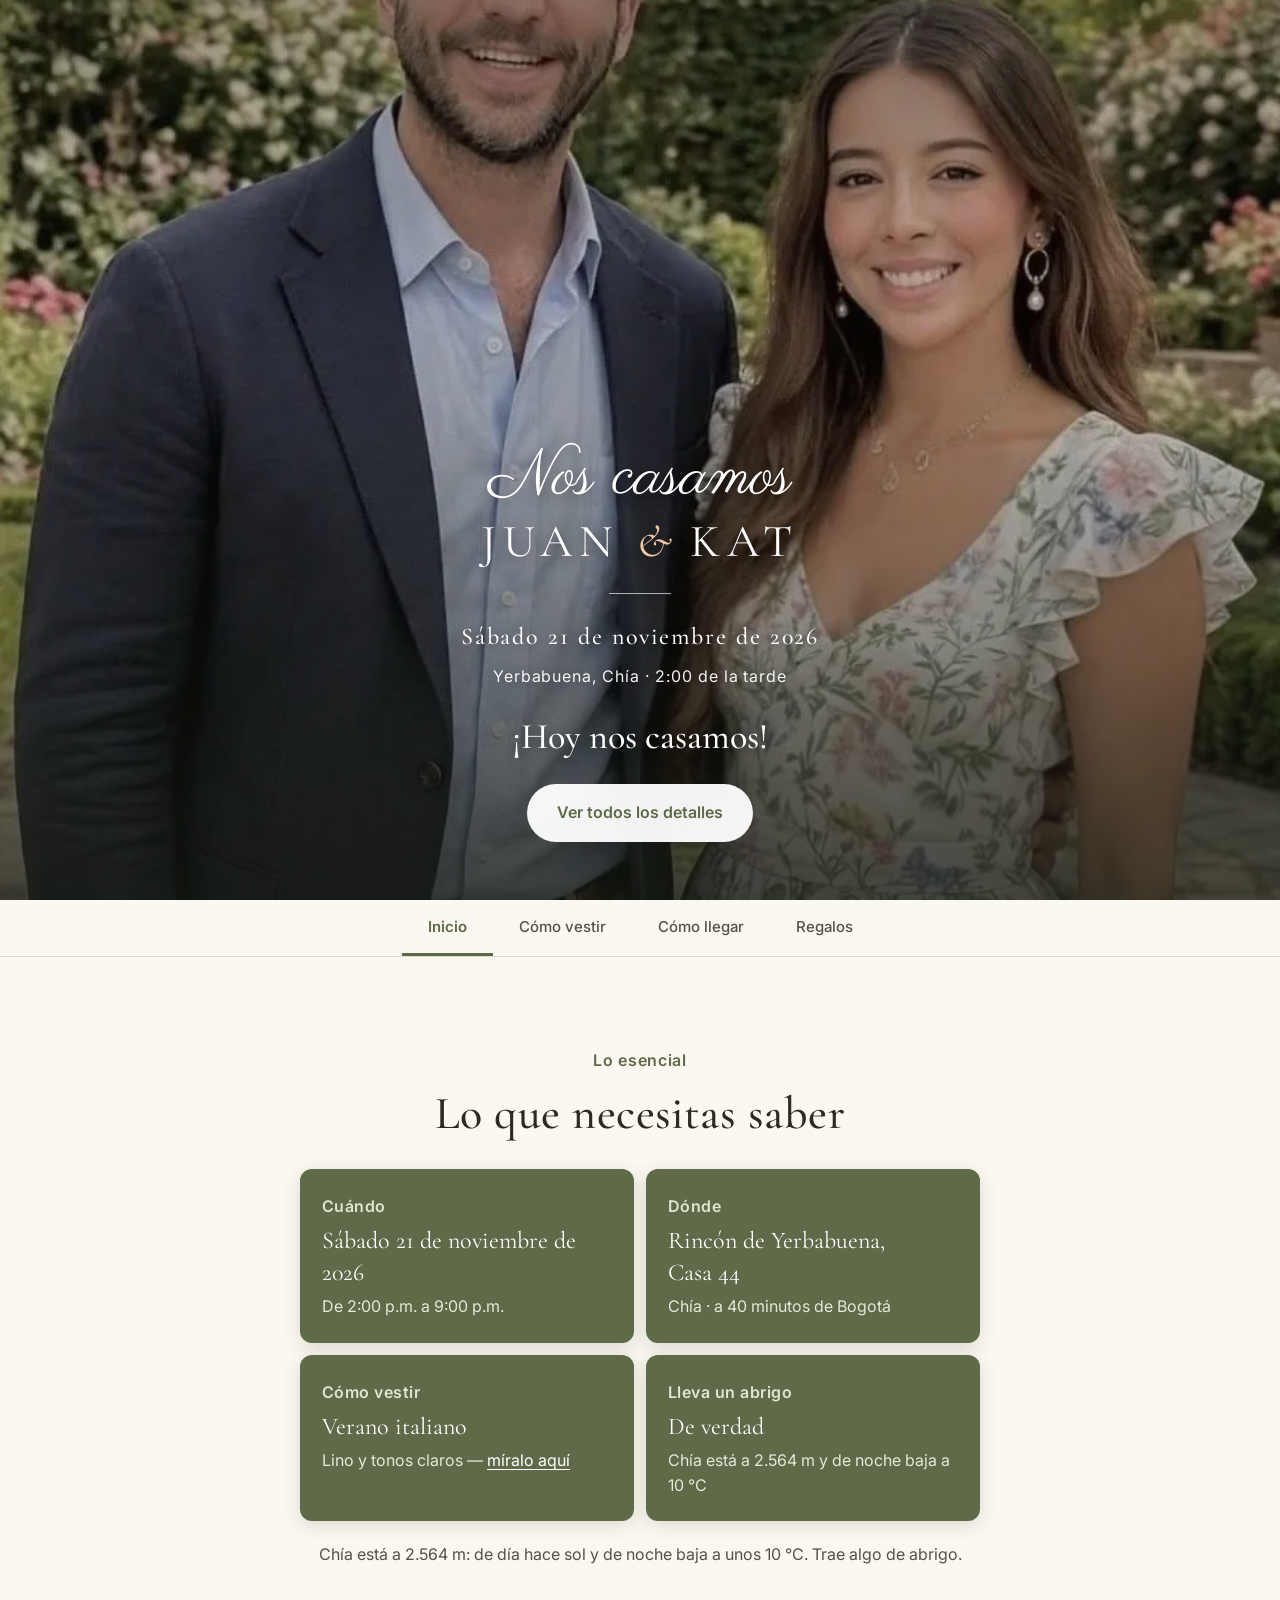
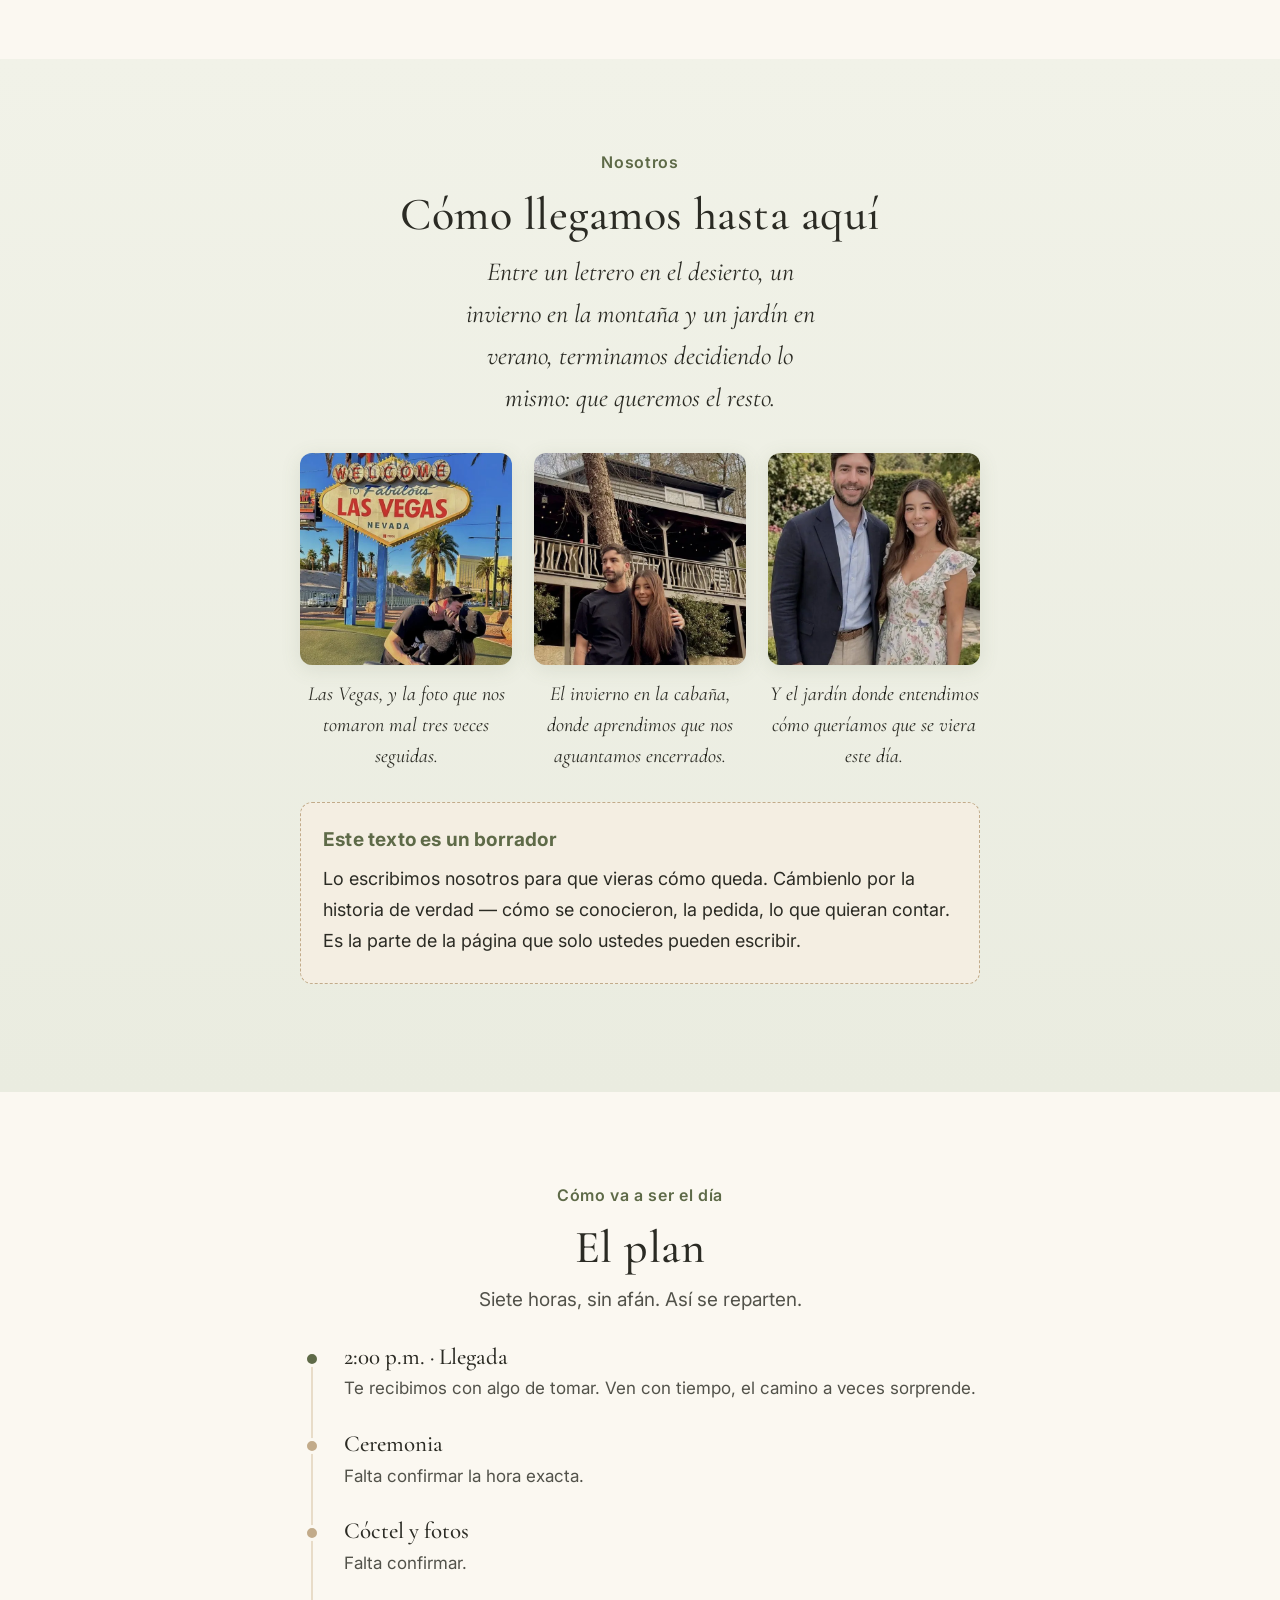
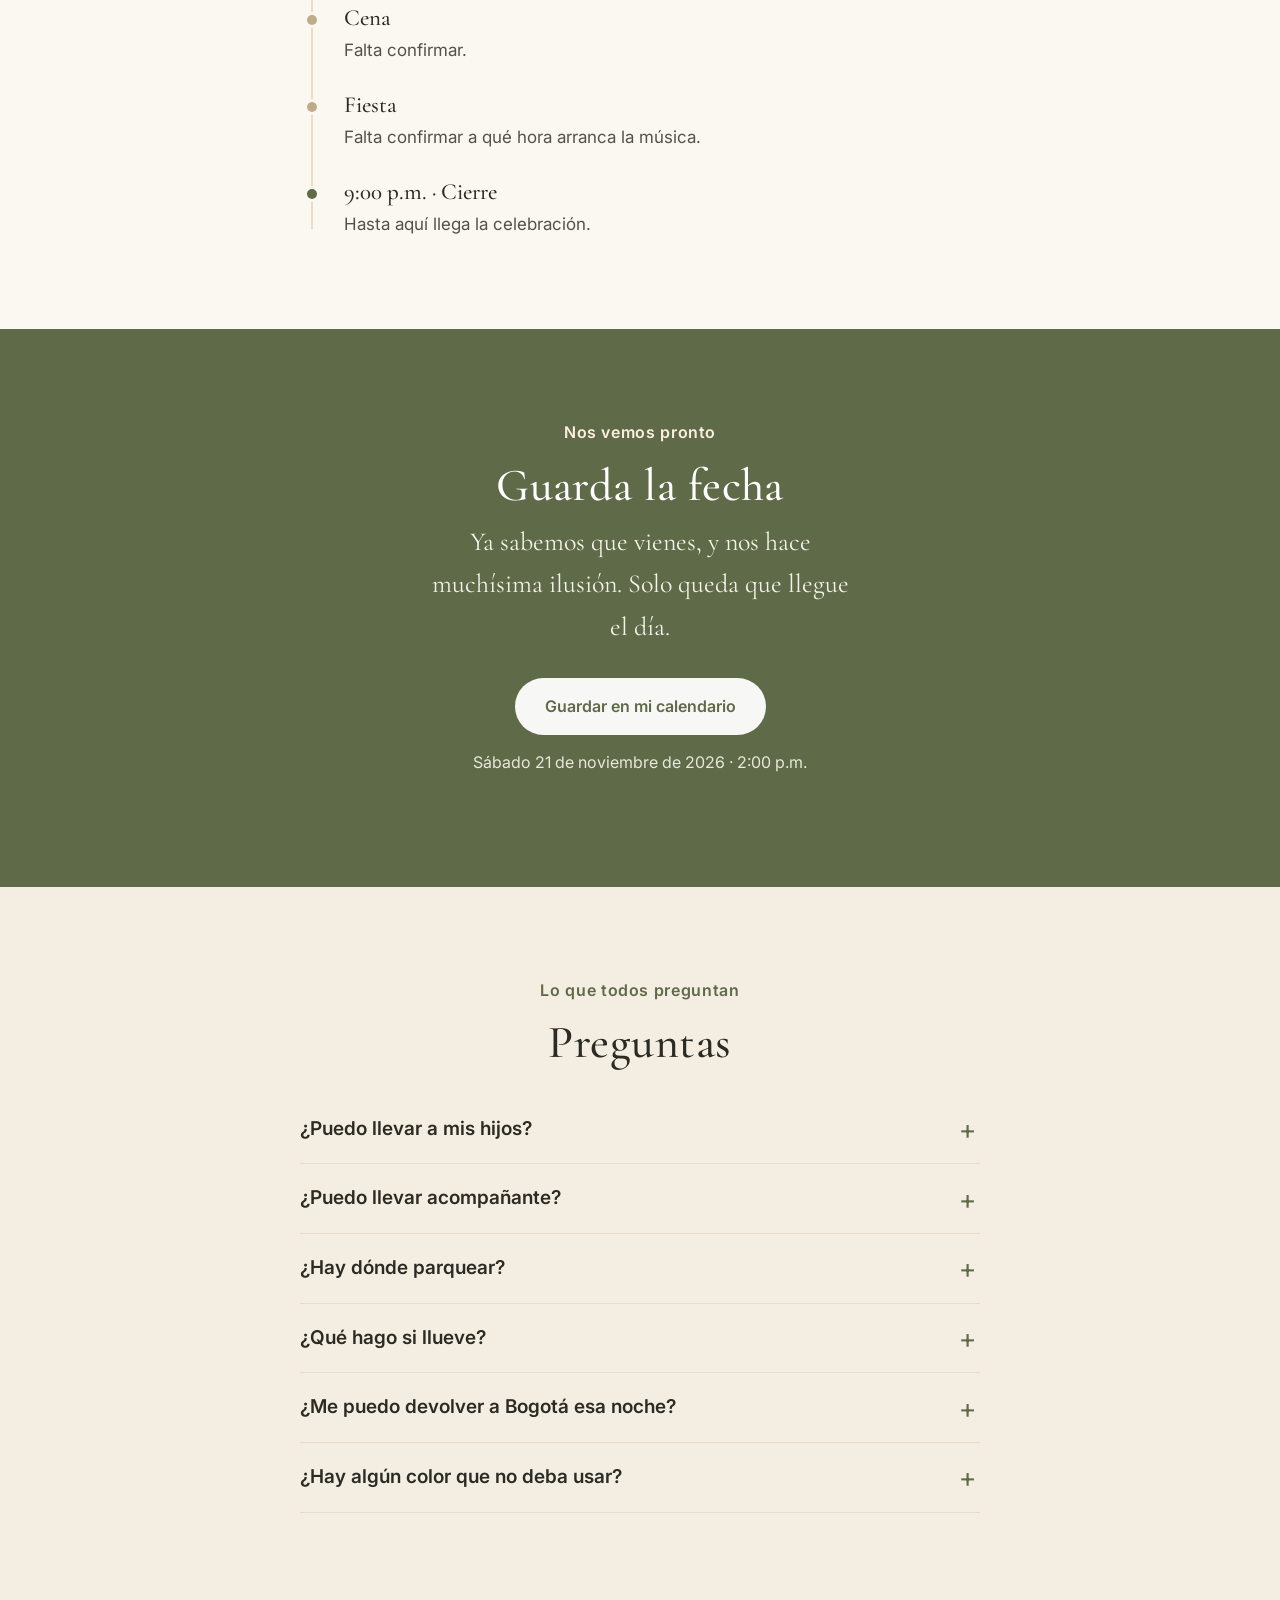
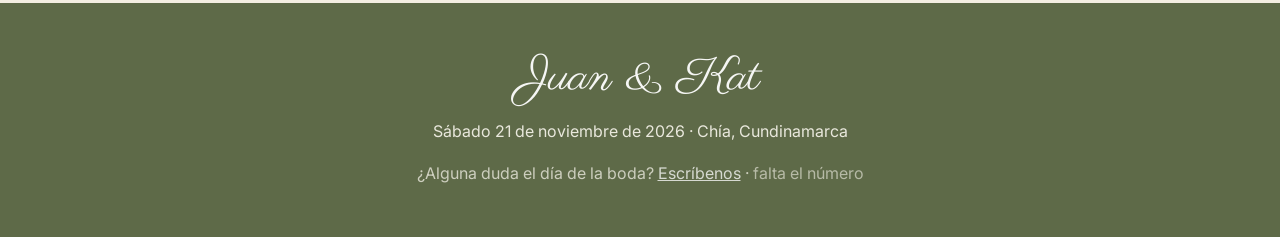
==== index.html @ 94e3a787 "Add files via upload" ====
<!DOCTYPE html>
<html lang="es">
<head>
<meta charset="utf-8">
<meta name="viewport" content="width=device-width, initial-scale=1, viewport-fit=cover">
<meta name="theme-color" content="#5E6A48">
<meta name="description" content="Juan y Kat se casan el sábado 21 de noviembre de 2026 en Chía, Cundinamarca. Aquí está todo lo que necesitas saber.">
<meta property="og:title" content="Nos casamos · Juan y Kat">
<meta property="og:description" content="Juan y Kat se casan el sábado 21 de noviembre de 2026 en Chía, Cundinamarca. Aquí está todo lo que necesitas saber.">
<meta property="og:type" content="website">
<title>Nos casamos · Juan y Kat</title>
<link rel="preconnect" href="https://fonts.googleapis.com">
<link rel="preconnect" href="https://fonts.gstatic.com" crossorigin>
<link href="https://fonts.googleapis.com/css2?family=Cormorant+Garamond:ital,wght@0,400;0,500;0,600;1,400;1,500&family=Parisienne&family=Inter:wght@400;500;600;700&display=swap" rel="stylesheet">
<link rel="stylesheet" href="estilos.css">
</head>
<body>

<header class="hero">
  <picture class="hero-img"><source type="image/webp" srcset="img/jardin-sm.webp 550w, img/jardin.webp 848w" sizes="100vw"><img class="hero-img" src="img/jardin.jpg" srcset="img/jardin-sm.jpg 550w, img/jardin.jpg 848w"
       sizes="100vw" alt="Juan y Kat en un jardín" width="848" height="1508" fetchpriority="high"></picture>
  <div class="hero-velo"></div>
  <div class="hero-txt">
    <p class="hero-save">Nos casamos</p>
    <h1 class="hero-nombres">Juan <span class="amp">&amp;</span> Kat</h1>
    <div class="hero-linea"></div>
    <p class="hero-fecha">Sábado 21 de noviembre de 2026</p>
    <p class="hero-lugar">Yerbabuena, Chía · 2:00 de la tarde</p>
    <ul class="cuenta" id="cuenta"></ul>
    <p style="margin:28px 0 0">
      <a class="btn claro" href="#esencial">Ver todos los detalles</a>
    </p>
  </div>
</header>
<nav>
  <div class="nav-in">
    <a href="index.html" class="on">Inicio</a>
    <a href="dress-code.html">Cómo vestir</a>
    <a href="ubicacion.html">Cómo llegar</a>
    <a href="regalos.html">Regalos</a>
  </div>
</nav>

<section id="esencial">
  <div class="wrap center rv">
    <p class="eyebrow">Lo esencial</p>
    <h2>Lo que necesitas saber</h2>

    <dl class="esencial">
      <div>
        <dt>Cuándo</dt>
        <dd>Sábado 21 de noviembre de 2026
          <small>De 2:00 p.m. a 9:00 p.m.</small></dd>
      </div>
      <div>
        <dt>Dónde</dt>
        <dd>Rincón de Yerbabuena, Casa&nbsp;44
          <small>Chía · a 40 minutos de Bogotá</small></dd>
      </div>
      <div>
        <dt>Cómo vestir</dt>
        <dd>Verano italiano
          <small>Lino y tonos claros — <a href="dress-code.html">míralo aquí</a></small></dd>
      </div>
      <div>
        <dt>Lleva un abrigo</dt>
        <dd>De verdad
          <small>Chía está a 2.564 m y de noche baja a 10 °C</small></dd>
      </div>
    </dl>

    <p class="btn-nota" style="margin-top:20px">Chía está a 2.564 m: de día hace sol y
      de noche baja a unos 10 °C. Trae algo de abrigo.</p>
  </div>
</section>

<section class="b-salvia">
  <div class="wrap center rv">
    <p class="eyebrow">Nosotros</p>
    <h2>Cómo llegamos hasta aquí</h2>
    <p class="serif-g it" style="max-width:34ch;margin:0 auto 34px">
      Entre un letrero en el desierto, un invierno en la montaña y un jardín
      en verano, terminamos decidiendo lo mismo: que queremos el resto.
    </p>

    <div class="hist">
      <figure>
        <picture><source type="image/webp" srcset="img/vegas-sq.webp"><img src="img/vegas-sq.jpg" alt="Juan y Kat frente al letrero de Las Vegas"
             loading="lazy" width="620" height="620"></picture>
        <figcaption>Las Vegas, y la foto que nos tomaron mal tres veces seguidas.</figcaption>
      </figure>
      <figure>
        <picture><source type="image/webp" srcset="img/cabana-sq.webp"><img src="img/cabana-sq.jpg" alt="Juan y Kat frente a una cabaña en el bosque"
             loading="lazy" width="620" height="620"></picture>
        <figcaption>El invierno en la cabaña, donde aprendimos que nos aguantamos encerrados.</figcaption>
      </figure>
      <figure>
        <picture><source type="image/webp" srcset="img/jardin-sq.webp"><img src="img/jardin-sq.jpg" alt="Juan y Kat en un jardín, vestidos de fiesta"
             loading="lazy" width="620" height="620"></picture>
        <figcaption>Y el jardín donde entendimos cómo queríamos que se viera este día.</figcaption>
      </figure>
    </div>

    <div class="card pend" style="margin-top:30px;text-align:left">
      <h3>Este texto es un borrador</h3>
      <p>Lo escribimos nosotros para que vieras cómo queda. Cámbienlo por la historia
        de verdad — cómo se conocieron, la pedida, lo que quieran contar. Es la parte
        de la página que solo ustedes pueden escribir.</p>
    </div>
  </div>
</section>

<section>
  <div class="wrap center rv">
    <p class="eyebrow">Cómo va a ser el día</p>
    <h2>El plan</h2>
    <p class="lead">Siete horas, sin afán. Así se reparten.</p>

    <ul class="linea" style="text-align:left">
      <li><b>2:00 p.m. · Llegada</b>
        <span>Te recibimos con algo de tomar. Ven con tiempo, el camino a veces sorprende.</span></li>
      <li class="pend"><b>Ceremonia</b>
        <span>Falta confirmar la hora exacta.</span></li>
      <li class="pend"><b>Cóctel y fotos</b>
        <span>Falta confirmar.</span></li>
      <li class="pend"><b>Cena</b>
        <span>Falta confirmar.</span></li>
      <li class="pend"><b>Fiesta</b>
        <span>Falta confirmar a qué hora arranca la música.</span></li>
      <li><b>9:00 p.m. · Cierre</b>
        <span>Hasta aquí llega la celebración.</span></li>
    </ul>
  </div>
</section>

<section class="b-oliva">
  <div class="wrap center rv">
    <p class="eyebrow">Nos vemos pronto</p>
    <h2>Guarda la fecha</h2>
    <p class="serif-g" style="max-width:36ch;margin:0 auto 6px">
      Ya sabemos que vienes, y nos hace muchísima ilusión.
      Solo queda que llegue el día.
    </p>
    <p style="margin:30px 0 0">
      <a class="btn claro" href="boda-juan-y-kat.ics">Guardar en mi calendario</a>
    </p>
    <p style="font-size:16px;opacity:.92;margin-top:14px">
      Sábado 21 de noviembre de 2026 · 2:00 p.m.</p>
  </div>
</section>

<section class="b-arena">
  <div class="wrap rv">
    <div class="center">
      <p class="eyebrow">Lo que todos preguntan</p>
      <h2>Preguntas</h2>
    </div>
    <div class="faq">
      <details><summary>¿Puedo llevar a mis hijos?</summary>
        <p>Falta que Juan y Kat decidan esto. Es la primera pregunta que hace
          todo el mundo con niños, así que vale la pena responderla claro.</p></details>
      <details><summary>¿Puedo llevar acompañante?</summary>
        <p>La invitación es para las personas nombradas en ella. Si tienes dudas,
          escríbenos y lo miramos con gusto.</p></details>
      <details><summary>¿Hay dónde parquear?</summary>
        <p>Falta confirmar si hay parqueadero dentro del conjunto.
          Mientras tanto, <a href="ubicacion.html">mira la página de cómo llegar</a>.</p></details>
      <details><summary>¿Qué hago si llueve?</summary>
        <p>Noviembre es temporada de lluvias en la Sabana. Falta confirmar si hay
          carpa o espacio cubierto, pero ven preparado por si acaso.</p></details>
      <details><summary>¿Me puedo devolver a Bogotá esa noche?</summary>
        <p>Sí, son unos 40 minutos. Si piensas tomarte unos tragos, deja un conductor
          designado o pide un carro con tiempo — a esa hora y en esa zona escasean.</p></details>
      <details><summary>¿Hay algún color que no deba usar?</summary>
        <p>El blanco lo dejamos para la novia. De resto,
          <a href="dress-code.html">la paleta está aquí</a> y es una guía, no una regla.</p></details>
    </div>
  </div>
</section>
<footer>
  <p class="fn">Juan &amp; Kat</p>
  <p>Sábado 21 de noviembre de 2026 · Chía, Cundinamarca</p>
  <p style="opacity:.75;margin-top:14px">¿Alguna duda el día de la boda?
     <a href="#" onclick="return false">Escríbenos</a> · <span style="opacity:.8">falta el número</span></p>
</footer>

<script>
(function(){
  var e=document.querySelectorAll('.rv');
  if(!('IntersectionObserver' in window)){
    Array.prototype.forEach.call(e,function(x){x.classList.add('in');});
  } else {
    var io=new IntersectionObserver(function(en){
      en.forEach(function(x){ if(x.isIntersecting){x.target.classList.add('in');io.unobserve(x.target);} });
    },{threshold:.08,rootMargin:'0px 0px -40px 0px'});
    Array.prototype.forEach.call(e,function(x){io.observe(x);});
  }
  /* cuenta regresiva: 21 nov 2026, 2 p.m. hora de Colombia (UTC-5) */
  var c=document.getElementById('cuenta');
  if(c){
    var fin=new Date('2026-11-21T14:00:00-05:00').getTime();
    function pinta(){
      var d=fin-Date.now();
      if(d<=0){ c.innerHTML='<li style="min-width:auto"><b>¡Hoy nos casamos!</b></li>'; return; }
      var dia=Math.floor(d/864e5), h=Math.floor(d%864e5/36e5), m=Math.floor(d%36e5/6e4);
      c.innerHTML='<li><b>'+dia+'</b><span>'+(dia===1?'día':'días')+'</span></li>'+
                  '<li><b>'+h+'</b><span>'+(h===1?'hora':'horas')+'</span></li>'+
                  '<li><b>'+m+'</b><span>'+(m===1?'minuto':'minutos')+'</span></li>';
    }
    pinta(); setInterval(pinta,30000);
  }
})();
</script>
</body>
</html>
---- estilos.css ----
/* ═══════════════════════════════════════════════════════════════════
   Juan & Kat · 21 de noviembre de 2026 · Rincón de Yerbabuena, Casa 44

   QUÉ ESTAMOS HACIENDO AQUÍ

   Una página de boda tiene dos trabajos que tiran para lados opuestos.
   Es una carta de amor: los novios quieren que se sienta como ellos.
   Y es un documento de logística: el invitado necesita respuestas ya.

   Casi todas las páginas de boda hacen lo primero y fallan en lo
   segundo. Se ven preciosas y no dicen a qué hora llegar ni dónde
   parquear. Aquí se separan por página: el Inicio es la carta, las
   otras tres son puro servicio, escritas con cariño pero al grano.

   LEGIBILIDAD. Muchos invitados pasan de 60: cuerpo de 19px, nada por
   debajo de 15px, ningún peso menor a 400, todo pasa WCAG AA y casi
   todo AAA, y cero mayúsculas diminutas con mucho espaciado (se leen
   letra por letra en vez de como palabra). Toques de 56px.
   ═══════════════════════════════════════════════════════════════════ */

:root{
  color-scheme: light;

  --crema:#FBF8F1;
  --crema-2:#F4EEE2;
  --arena:#E8DCC8;
  --arena-p:#C2AB8A;
  --salvia:#A8B598;
  --oliva:#5E6A48;
  --oliva-p:#47512F;

  --azul:#A8C0D6;
  --lavanda:#C3B2D9;
  --amarillo:#F0DC96;
  --durazno:#F3C9A4;
  --coral:#EFA48C;
  --naranja:#E8895E;

  --terracota:#9C4F2E;
  --tinta:#2B2B24;
  --tinta-s:#52524A;

  --serif:'Cormorant Garamond',Garamond,'Hoefler Text',Georgia,serif;
  --script:'Parisienne','Snell Roundhand',cursive;
  --sans:'Inter','Avenir Next','Helvetica Neue',Helvetica,Arial,sans-serif;

  --gutter:clamp(20px,5.5vw,36px);
  --sombra:0 4px 20px rgba(94,106,72,.13);
}

*,*::before,*::after{box-sizing:border-box;}
html{scroll-behavior:smooth;-webkit-text-size-adjust:100%;}
body{
  margin:0;background:var(--crema);color:var(--tinta);
  font-family:var(--sans);font-size:19px;font-weight:400;line-height:1.72;
  overflow-x:hidden;-webkit-font-smoothing:antialiased;
}
h1,h2,h3{font-family:var(--serif);font-weight:500;letter-spacing:.01em;}
img{max-width:100%;height:auto;display:block;}
a{color:var(--oliva);}

/* ── nav ────────────────────────────────────────────────────────── */
nav{
  position:sticky;top:0;z-index:50;
  background:rgba(251,248,241,.97);
  -webkit-backdrop-filter:saturate(180%) blur(12px);
  backdrop-filter:saturate(180%) blur(12px);
  border-bottom:1px solid rgba(139,154,123,.3);
  padding-top:env(safe-area-inset-top);
}
.nav-in{
  display:flex;max-width:920px;margin:0 auto;padding:0 6px;
  overflow-x:auto;-webkit-overflow-scrolling:touch;scrollbar-width:none;
}
.nav-in::-webkit-scrollbar{display:none;}
nav a{
  color:var(--tinta-s);text-decoration:none;
  font-size:15px;font-weight:500;white-space:nowrap;
  display:flex;align-items:center;justify-content:center;
  flex:1 0 auto;min-height:56px;padding:0 16px;
  border-bottom:3px solid transparent;
  transition:color .25s,border-color .25s;
  -webkit-tap-highlight-color:transparent;
}
nav a:hover,nav a.on{color:var(--oliva);border-bottom-color:var(--oliva);}
nav a.on{font-weight:600;}

/* ── estructura ─────────────────────────────────────────────────── */
section{padding:clamp(52px,12vw,90px) var(--gutter);}
.wrap{max-width:680px;margin:0 auto;}
.ancho{max-width:900px;margin:0 auto;}
.center{text-align:center;}

.eyebrow{font-size:16px;color:var(--oliva);margin:0 0 12px;font-weight:600;letter-spacing:.04em;}
h1{font-size:clamp(38px,10vw,56px);line-height:1.12;margin:0 0 10px;}
h2{font-size:clamp(32px,8.5vw,46px);line-height:1.14;margin:0 0 10px;}
h3{font-size:clamp(23px,5.6vw,28px);line-height:1.2;margin:0 0 10px;}
.sub{font-family:var(--serif);font-style:italic;font-size:clamp(20px,5.2vw,25px);
  color:var(--oliva);margin:0 0 28px;line-height:1.5;font-weight:500;}
p{margin:0 0 20px;}
.lead{font-size:19px;color:var(--tinta-s);}
.rule{width:52px;height:2px;background:var(--arena-p);margin:30px auto;border:0;}
.serif-g{font-family:var(--serif);font-size:clamp(21px,5.2vw,26px);line-height:1.62;}
.it{font-style:italic;}

/* ── portada ────────────────────────────────────────────────────── */
.hero{position:relative;min-height:100svh;display:flex;flex-direction:column;
  align-items:center;justify-content:flex-end;text-align:center;
  padding:0 var(--gutter) clamp(34px,9vw,58px);overflow:hidden;}
.hero-img{position:absolute;inset:0;width:100%;height:100%;object-fit:cover;object-position:50% 28%;}
.hero-velo{position:absolute;inset:0;
  background:linear-gradient(180deg,rgba(20,24,16,.34) 0%,rgba(20,24,16,.10) 34%,
    rgba(20,24,16,.42) 72%,rgba(20,24,16,.76) 100%);}
.hero-txt{position:relative;color:#fff;width:100%;}
.hero-save{font-family:var(--script);font-size:clamp(40px,12vw,64px);margin:0 0 -4px;
  line-height:1.2;text-shadow:0 2px 14px rgba(0,0,0,.42);}
.hero-nombres{font-family:var(--serif);font-weight:400;text-transform:uppercase;
  font-size:clamp(28px,7.6vw,46px);letter-spacing:.15em;line-height:1.26;margin:0;
  text-shadow:0 2px 14px rgba(0,0,0,.45);}
.hero-nombres .amp{font-style:italic;text-transform:none;letter-spacing:0;color:var(--durazno);}
.hero-linea{width:62px;height:1px;background:rgba(255,255,255,.65);margin:22px auto;}
.hero-fecha{font-family:var(--serif);font-size:clamp(19px,4.8vw,24px);letter-spacing:.08em;
  margin:0 0 6px;font-weight:500;text-shadow:0 2px 12px rgba(0,0,0,.45);}
.hero-lugar{font-size:16px;letter-spacing:.06em;margin:0;opacity:.94;
  text-shadow:0 2px 12px rgba(0,0,0,.45);}

/* cuenta regresiva */
.cuenta{display:flex;justify-content:center;gap:clamp(12px,4vw,26px);margin:26px 0 0;
  padding:0;list-style:none;}
.cuenta li{min-width:58px;}
.cuenta b{display:block;font-family:var(--serif);font-size:clamp(27px,7vw,36px);
  font-weight:500;line-height:1.1;text-shadow:0 2px 12px rgba(0,0,0,.45);}
.cuenta span{display:block;font-size:15px;opacity:.9;margin-top:2px;}

/* ── botones ────────────────────────────────────────────────────── */
.btn{display:inline-flex;align-items:center;justify-content:center;gap:10px;
  min-height:56px;background:var(--oliva);color:#fff;text-decoration:none;
  font-size:16px;font-weight:600;padding:15px 30px;border-radius:999px;border:0;
  transition:background .25s,transform .18s;-webkit-tap-highlight-color:transparent;}
.btn:hover,.btn:active{background:var(--oliva-p);transform:translateY(-2px);color:#fff;}
.btn.full{display:flex;width:100%;}
.btn.suave{background:#E7EBDD;color:var(--oliva-p);border:0;}
.btn.suave:hover,.btn.suave:active{background:#DCE2CE;color:var(--oliva-p);}
.btn.claro{background:rgba(255,255,255,.95);color:var(--oliva);}
.btn.claro:hover{background:#fff;}
.btn svg{width:18px;height:18px;flex:0 0 auto;}
.btn-nota{font-size:16px;color:var(--tinta-s);margin:12px 0 0;}

/* ── bandas ─────────────────────────────────────────────────────── */
.b-salvia{background:linear-gradient(180deg,#F1F2E8 0%,#EAECE0 100%);}
.b-arena{background:var(--crema-2);}
.b-oliva{background:var(--oliva);color:#F4F2E8;}
.b-oliva h2,.b-oliva h3{color:#fff;}
.b-oliva .eyebrow{color:#FCEFE2;}
.b-oliva a{color:#fff;}

/* ── lo esencial: cuatro datos de un vistazo ────────────────────── */
.esencial{display:grid;grid-template-columns:1fr;gap:12px;margin:30px 0 0;}
.esencial div{background:var(--oliva);padding:24px 22px;text-align:left;border-radius:12px;
  box-shadow:0 4px 18px rgba(71,81,47,.18);}
.esencial dt{font-size:16px;font-weight:600;color:#DDE7D0;margin:0 0 5px;letter-spacing:.03em;}
.esencial dd{margin:0;font-family:var(--serif);font-size:24px;line-height:1.32;color:#fff;}
.esencial dd small{display:block;font-family:var(--sans);font-size:16px;color:#E4E9D8;
  margin-top:5px;line-height:1.55;}
.esencial dd small a{color:#fff;text-decoration:underline;text-underline-offset:3px;}

/* ── tarjetas ───────────────────────────────────────────────────── */
.card{background:var(--crema);border:1px solid rgba(194,171,138,.6);
  border-radius:12px;padding:26px 22px;margin-bottom:18px;}
.card h3{font-family:var(--sans);font-weight:700;font-size:19px;color:var(--oliva);margin:0 0 12px;}
.card p{margin:0 0 16px;font-size:18px;}
.card p:last-child{margin-bottom:0;}
.card.pend{border-style:dashed;border-color:var(--arena-p);background:var(--crema-2);}
.card.destaca{border:2px solid var(--oliva);background:#fff;}

/* aviso — lo que de verdad hay que saber */
.aviso{border-left:5px solid var(--terracota);background:#FCF4EE;
  border-radius:0 12px 12px 0;padding:24px 22px;margin:26px 0;}
.aviso h3{font-family:var(--sans);font-weight:700;font-size:19px;color:var(--terracota);margin:0 0 10px;}
.aviso p{margin:0 0 14px;font-size:18px;}
.aviso p:last-child{margin-bottom:0;}

/* ── historia ───────────────────────────────────────────────────── */
.hist{display:grid;gap:26px;margin-top:8px;}
.hist figure{margin:0;}
.hist img{width:100%;border-radius:12px;box-shadow:var(--sombra);background:var(--crema-2);}
.hist figcaption{margin-top:14px;font-family:var(--serif);font-size:20px;
  font-style:italic;line-height:1.55;color:var(--tinta);}
@media (min-width:700px){ .hist{grid-template-columns:repeat(3,1fr);gap:22px;} }

/* ── referencias del dress code ─────────────────────────────────── */
.ref{margin:0 0 4px;}
.ref img{width:100%;border-radius:12px;border:1px solid rgba(194,171,138,.6);
  box-shadow:var(--sombra);background:var(--crema-2);}
.ref figcaption{font-size:16px;color:var(--tinta-s);margin-top:10px;text-align:center;font-style:italic;}

/* ── paleta ─────────────────────────────────────────────────────── */
.pal{display:grid;grid-template-columns:repeat(auto-fit,minmax(74px,1fr));
  gap:18px 10px;margin:22px 0 0;padding:0;list-style:none;}
.pal li{text-align:center;}
.pal a{display:block;text-decoration:none;color:inherit;border-radius:12px;padding:6px 2px;
  transition:background .2s,transform .2s;-webkit-tap-highlight-color:transparent;}
.pal a:hover,.pal a:focus-visible{background:rgba(94,106,72,.10);transform:translateY(-2px);}
.pal a:focus-visible{outline:2px solid var(--oliva);outline-offset:2px;}
.pal-nota{font-size:16px;color:var(--tinta-s);margin:16px 0 0;text-align:center;font-style:italic;}
.sw{display:block;width:clamp(50px,14vw,62px);aspect-ratio:1;border-radius:50%;
  margin:0 auto 8px;border:1px solid rgba(43,43,36,.14);box-shadow:0 2px 8px rgba(94,106,72,.18);}
.sw-n{display:block;font-size:16px;color:var(--tinta-s);line-height:1.35;font-weight:500;}

/* ── línea del día ──────────────────────────────────────────────── */
.linea{list-style:none;margin:26px 0 0;padding:0;position:relative;}
.linea::before{content:"";position:absolute;left:11px;top:10px;bottom:10px;
  width:2px;background:var(--arena);}
.linea li{position:relative;padding:0 0 26px 44px;}
.linea li:last-child{padding-bottom:0;}
.linea li::before{content:"";position:absolute;left:4px;top:8px;width:16px;height:16px;
  border-radius:50%;background:var(--oliva);border:3px solid var(--crema);}
.linea li.pend::before{background:var(--arena-p);}
.linea b{display:block;font-family:var(--serif);font-size:23px;font-weight:500;line-height:1.3;}
.linea span{display:block;font-size:17px;color:var(--tinta-s);margin-top:2px;}

/* ── preguntas ──────────────────────────────────────────────────── */
.faq{margin:26px 0 0;}
.faq details{border-bottom:1px solid var(--arena);}
.faq summary{cursor:pointer;list-style:none;padding:18px 34px 18px 0;position:relative;
  font-size:19px;font-weight:600;min-height:56px;display:flex;align-items:center;
  -webkit-tap-highlight-color:transparent;}
.faq summary::-webkit-details-marker{display:none;}
.faq summary::after{content:"+";position:absolute;right:4px;top:50%;transform:translateY(-50%);
  font-size:27px;font-weight:400;color:var(--oliva);line-height:1;}
.faq details[open] summary::after{content:"–";}
.faq p{font-size:18px;color:var(--tinta-s);margin:0 0 20px;padding-right:34px;}

/* ── mapa ───────────────────────────────────────────────────────── */
.mapa{position:relative;width:100%;aspect-ratio:4/3;border-radius:12px;overflow:hidden;
  border:1px solid rgba(194,171,138,.6);box-shadow:var(--sombra);background:var(--crema-2);}
.mapa iframe{position:absolute;inset:0;width:100%;height:100%;border:0;}
@media (min-width:760px){ .mapa{aspect-ratio:16/10;} }

/* ── pendientes ─────────────────────────────────────────────────── */
.ph{border:2px dashed var(--arena-p);border-radius:12px;background:var(--crema-2);
  display:flex;flex-direction:column;align-items:center;justify-content:center;
  text-align:center;padding:28px 22px;gap:8px;}
.ph-lab{font-size:16px;font-weight:600;color:var(--oliva);}
.ph-hint{font-size:16px;line-height:1.55;color:var(--tinta-s);max-width:36ch;margin:0;}
.tag{display:inline-block;font-size:15px;font-weight:600;background:var(--terracota);
  color:#fff;padding:5px 13px;border-radius:999px;vertical-align:middle;}

/* ── pie ────────────────────────────────────────────────────────── */
footer{background:var(--oliva);color:#F2F0E6;text-align:center;
  padding:46px var(--gutter) calc(50px + env(safe-area-inset-bottom));}
footer .fn{font-family:var(--script);font-size:46px;margin:0 0 10px;color:#fff;line-height:1.3;}
footer p{font-size:16px;margin:0 0 6px;opacity:.94;}
footer p:last-child{margin-bottom:0;}
footer a{color:#fff;}

/* ── aparición ──────────────────────────────────────────────────── */
.rv{opacity:0;transform:translateY(18px);transition:opacity .8s,transform .8s cubic-bezier(.22,.7,.3,1);}
.rv.in{opacity:1;transform:none;}
@media (prefers-reduced-motion:reduce){
  .rv{opacity:1;transform:none;transition:none;}
  html{scroll-behavior:auto;}
  .btn{transition:none;}
}

@media (min-width:560px){
  .nav-in{justify-content:center;overflow-x:visible;}
  nav a{flex:0 0 auto;padding:0 clamp(14px,3vw,26px);}
  .btn.full{display:inline-flex;width:auto;}
  .esencial{grid-template-columns:1fr 1fr;}
}
@media (min-width:760px){
  .dos{display:grid;grid-template-columns:1fr 1fr;gap:20px;align-items:start;}
  .dos .card{margin-bottom:0;}
}

/* ── el hogar que se dibuja solo ─────────────────────────────────────
   Un trazo que se va pintando a medida que bajas. No es decoración:
   es literalmente lo que se está construyendo con lo que cada quien dé.
   Si alguien tiene el movimiento reducido activado, aparece ya dibujado. */
.casa-envoltura{position:relative;margin:0 auto;max-width:560px;}
.casa{width:100%;height:auto;display:block;overflow:visible;}
.casa path,.casa circle,.casa line,.casa polyline,.casa rect{
  fill:none;stroke:var(--oliva);stroke-width:2.4;
  stroke-linecap:round;stroke-linejoin:round;
  vector-effect:non-scaling-stroke;
}
.casa .relleno{fill:var(--crema-2);stroke:none;opacity:0;transition:opacity .6s ease;}
.casa .relleno.si{opacity:1;}
.casa .sol{stroke:var(--amarillo);stroke-width:3;}
.casa .arbol{stroke:var(--salvia);}
.casa .perro{stroke:var(--terracota);}
.casa .flor{stroke:var(--coral);stroke-width:2.8;}
.casa-pie{text-align:center;font-family:var(--serif);font-style:italic;
  font-size:clamp(19px,4.8vw,23px);color:var(--oliva);margin:18px 0 0;line-height:1.5;}
@media (prefers-reduced-motion:reduce){
  .casa path,.casa circle,.casa line,.casa polyline,.casa rect{stroke-dashoffset:0 !important;}
  .casa .relleno{opacity:1 !important;}
}

/* ── elegir: ellas o ellos ───────────────────────────────────────────
   Dos pestañas grandes en vez de una página que se hace eterna. Sin JS
   se ven los dos paneles, que es el comportamiento correcto si el
   script no carga. */
.elegir{display:grid;grid-template-columns:1fr 1fr;gap:12px;margin:0 0 30px;}
.elegir button{
  font:inherit;font-size:19px;font-weight:600;
  min-height:68px;padding:16px 12px;cursor:pointer;
  border-radius:14px;border:2px solid var(--arena-p);
  background:var(--crema);color:var(--tinta-s);
  transition:background .2s,color .2s,border-color .2s,transform .18s;
  -webkit-tap-highlight-color:transparent;
}
.elegir button:hover{border-color:var(--oliva);color:var(--oliva);}
.elegir button[aria-selected="true"]{
  background:var(--oliva);border-color:var(--oliva);color:#fff;
  box-shadow:0 4px 16px rgba(71,81,47,.24);
}
.elegir button:focus-visible{outline:3px solid var(--oliva);outline-offset:3px;}
.panel[hidden]{display:none;}
.cambiar{display:block;width:100%;margin:22px 0 0;font:inherit;font-size:17px;
  font-weight:600;color:var(--oliva);background:none;border:0;cursor:pointer;
  padding:16px;min-height:56px;border-top:1px solid var(--arena);
  -webkit-tap-highlight-color:transparent;}
.cambiar:hover{color:var(--oliva-p);}

/* ── nota práctica: el dato útil, sin tono de manual ─────────────── */
.practica{background:var(--crema);border:1px solid rgba(194,171,138,.65);
  border-radius:14px;padding:28px 24px;margin:0;box-shadow:var(--sombra);}
.practica h3{font-family:var(--serif);font-weight:500;font-size:clamp(24px,5.8vw,30px);
  color:var(--oliva);margin:0 0 6px;}
.practica .desde{font-size:16px;color:var(--tinta-s);margin:0 0 20px;font-style:italic;}
.practica ul{list-style:none;margin:0;padding:0;}
.practica li{display:flex;gap:16px;align-items:flex-start;padding:16px 0;
  border-top:1px solid var(--crema-2);}
.practica li:first-child{border-top:0;padding-top:0;}
.practica li:last-child{padding-bottom:0;}
.practica .ico{flex:0 0 auto;width:34px;height:34px;margin-top:2px;}
.practica b{display:block;font-size:18px;margin-bottom:2px;}
.practica span{display:block;font-size:17px;color:var(--tinta-s);line-height:1.6;}

/* ── el botón de regalo, en vidrio ───────────────────────────────────
   El vidrio necesita algo que difuminar detrás: por eso la sección
   lleva un fondo con color. Sobre crema plano no se notaría nada. */
.vitrina{position:relative;overflow:hidden;border-radius:20px;
  padding:clamp(34px,8vw,52px) clamp(20px,5vw,36px);
  background:
    radial-gradient(70% 90% at 12% 18%, rgba(239,164,140,.55) 0%, transparent 62%),
    radial-gradient(64% 84% at 88% 22%, rgba(195,178,217,.52) 0%, transparent 60%),
    radial-gradient(80% 90% at 50% 100%, rgba(168,181,152,.62) 0%, transparent 66%),
    linear-gradient(150deg,#F7EFE2 0%,#EFE7DA 100%);
}
.btn-regalo{
  position:relative;display:inline-flex;align-items:center;justify-content:center;gap:14px;
  min-height:74px;padding:18px clamp(22px,5vw,34px);
  border-radius:999px;text-decoration:none;
  font-size:clamp(17px,4.3vw,20px);font-weight:700;letter-spacing:.01em;
  color:var(--oliva-p);
  background:linear-gradient(140deg,rgba(255,255,255,.72) 0%,rgba(255,255,255,.34) 100%);
  -webkit-backdrop-filter:blur(16px) saturate(185%);
  backdrop-filter:blur(16px) saturate(185%);
  border:1px solid rgba(255,255,255,.72);
  box-shadow:0 10px 34px rgba(94,106,72,.24),
             inset 0 1px 0 rgba(255,255,255,.92),
             inset 0 -1px 0 rgba(94,106,72,.10);
  transition:transform .22s cubic-bezier(.22,.7,.3,1),box-shadow .22s;
  -webkit-tap-highlight-color:transparent;
}
.btn-regalo:hover,.btn-regalo:focus-visible{
  transform:translateY(-3px);color:var(--oliva-p);
  box-shadow:0 16px 44px rgba(94,106,72,.30),
             inset 0 1px 0 rgba(255,255,255,.96),
             inset 0 -1px 0 rgba(94,106,72,.12);
}
.btn-regalo:active{transform:translateY(-1px);}
.btn-regalo:focus-visible{outline:3px solid var(--oliva);outline-offset:4px;}
.btn-regalo .flor-i{flex:0 0 auto;width:26px;height:26px;}
/* el brillo que cruza el vidrio, como en iOS */
.btn-regalo::before{content:"";position:absolute;inset:1px;border-radius:inherit;
  background:linear-gradient(140deg,rgba(255,255,255,.55) 0%,rgba(255,255,255,0) 46%);
  pointer-events:none;}
.vitrina-nota{font-size:16px;color:#4A4A40;margin:18px 0 0;}
@supports not (backdrop-filter:blur(2px)){
  .btn-regalo{background:rgba(255,255,255,.88);}
}
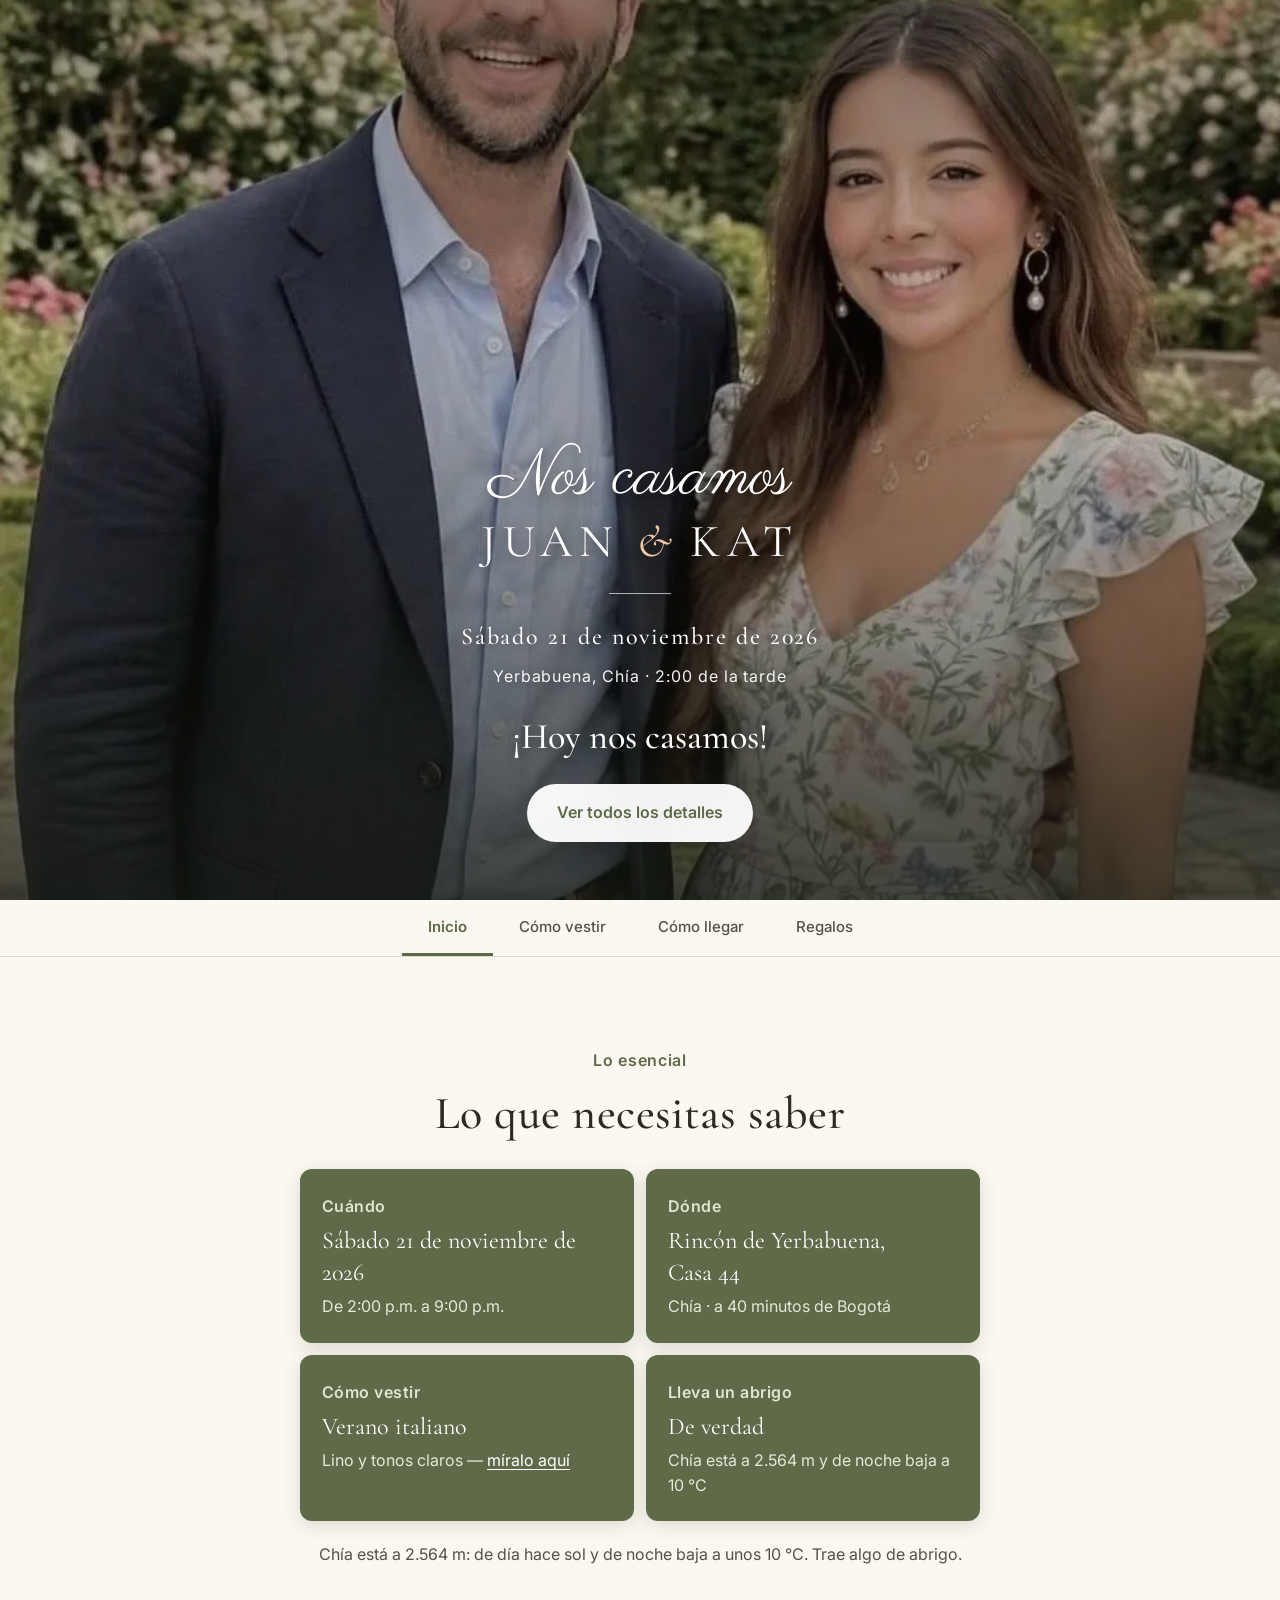
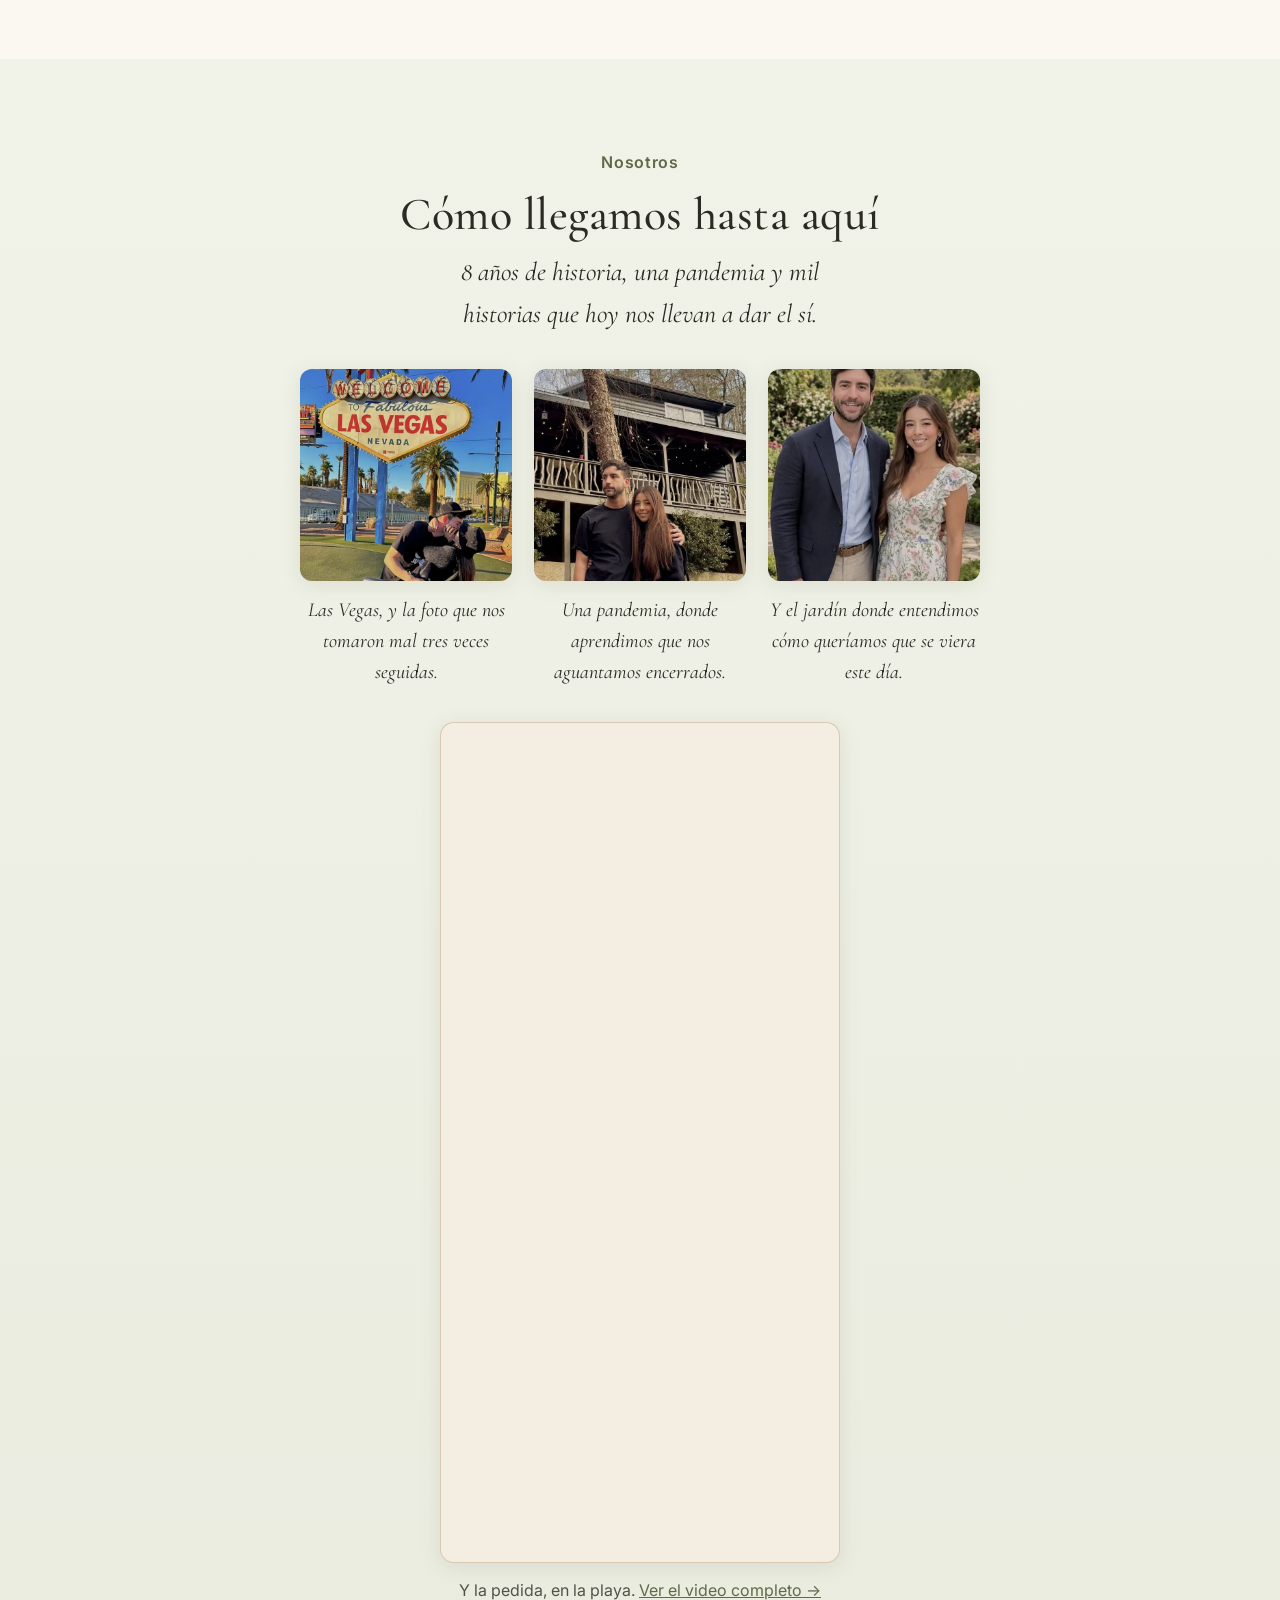
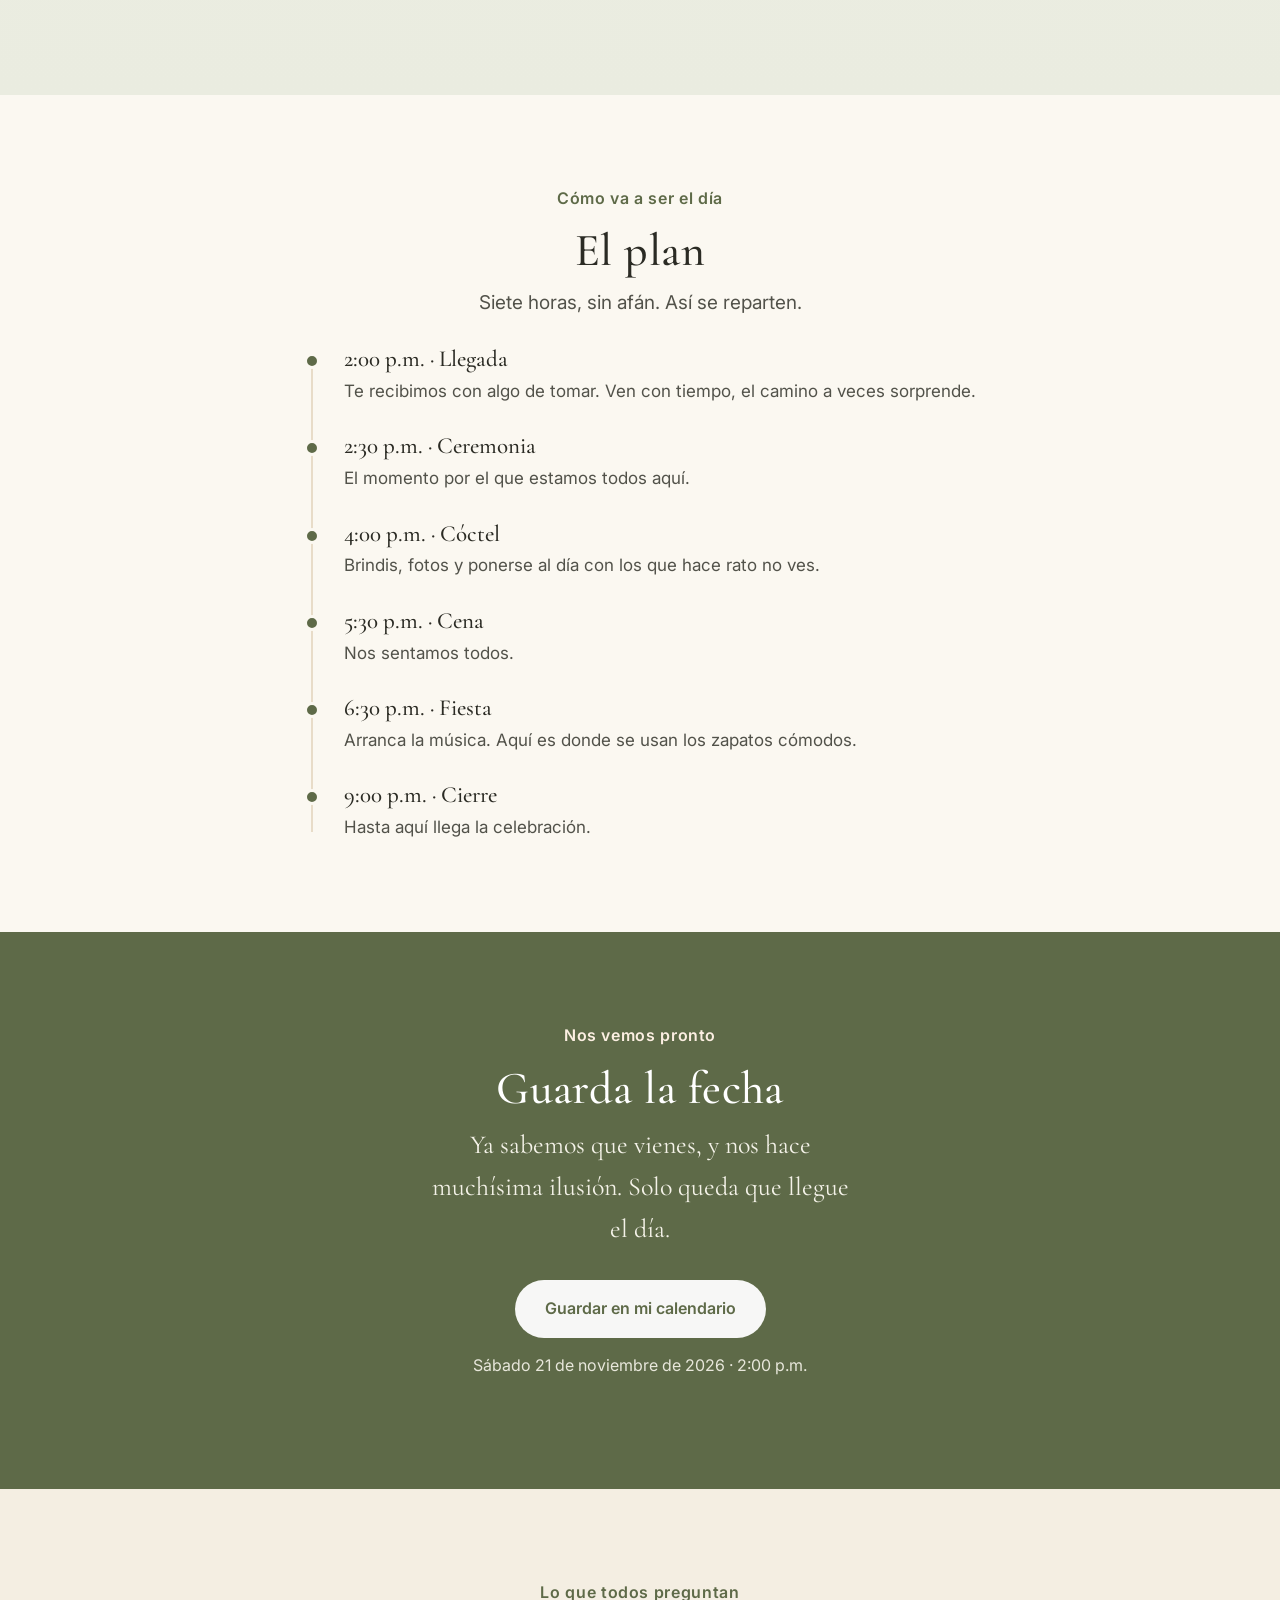
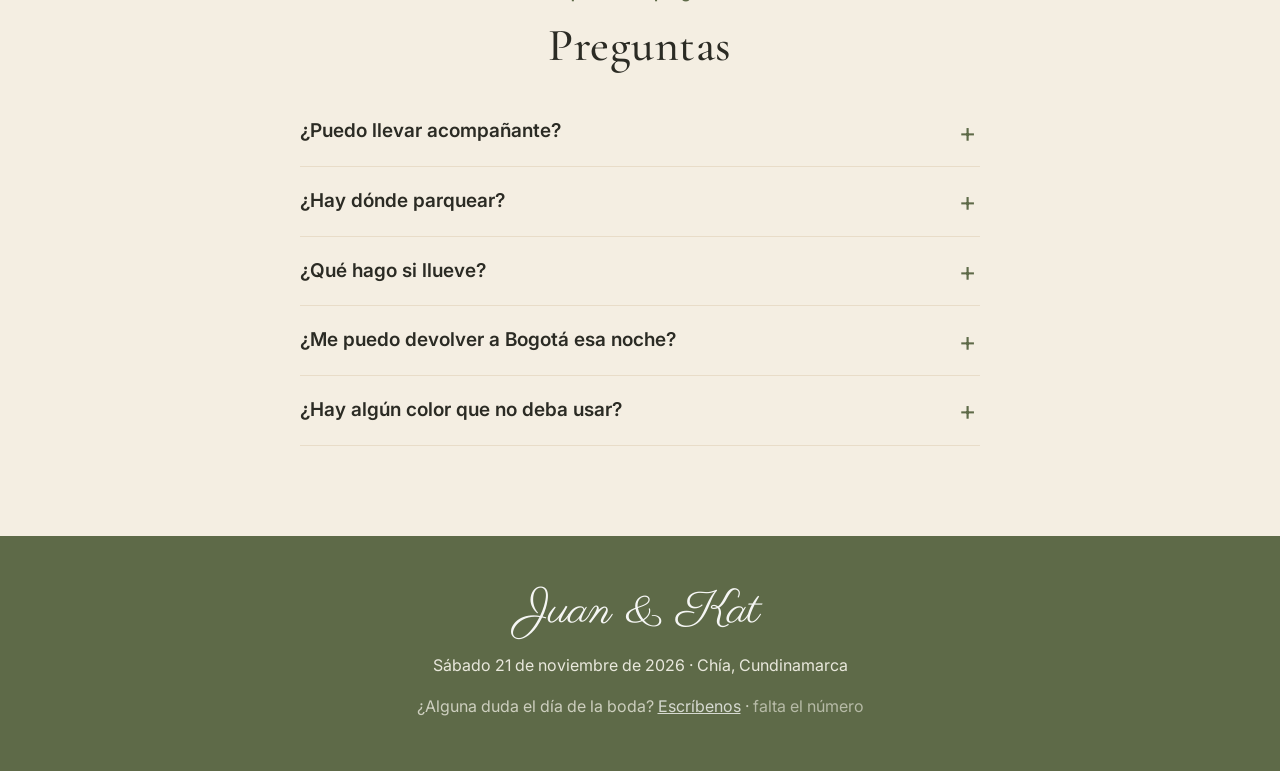
==== commit b4126cc4: "Add files via upload" ====
--- a/index.html
+++ b/index.html
@@ -78,9 +78,9 @@
   <div class="wrap center rv">
     <p class="eyebrow">Nosotros</p>
     <h2>Cómo llegamos hasta aquí</h2>
-    <p class="serif-g it" style="max-width:34ch;margin:0 auto 34px">
-      Entre un letrero en el desierto, un invierno en la montaña y un jardín
-      en verano, terminamos decidiendo lo mismo: que queremos el resto.
+    <p class="serif-g it" style="max-width:36ch;margin:0 auto 34px">
+      8 años de historia, una pandemia y mil historias que hoy nos llevan
+      a dar el sí.
     </p>
 
     <div class="hist">
@@ -92,7 +92,7 @@
       <figure>
         <picture><source type="image/webp" srcset="img/cabana-sq.webp"><img src="img/cabana-sq.jpg" alt="Juan y Kat frente a una cabaña en el bosque"
              loading="lazy" width="620" height="620"></picture>
-        <figcaption>El invierno en la cabaña, donde aprendimos que nos aguantamos encerrados.</figcaption>
+        <figcaption>Una pandemia, donde aprendimos que nos aguantamos encerrados.</figcaption>
       </figure>
       <figure>
         <picture><source type="image/webp" srcset="img/jardin-sq.webp"><img src="img/jardin-sq.jpg" alt="Juan y Kat en un jardín, vestidos de fiesta"
@@ -101,11 +101,16 @@
       </figure>
     </div>
 
-    <div class="card pend" style="margin-top:30px;text-align:left">
-      <h3>Este texto es un borrador</h3>
-      <p>Lo escribimos nosotros para que vieras cómo queda. Cámbienlo por la historia
-        de verdad — cómo se conocieron, la pedida, lo que quieran contar. Es la parte
-        de la página que solo ustedes pueden escribir.</p>
+    <div class="reel" style="margin-top:34px">
+      <div class="reel-caja">
+        <iframe src="https://www.instagram.com/reel/DWblJ0tE2xJ/embed"
+                title="El video de la pedida de mano de Juan y Kat"
+                loading="lazy" scrolling="no" allowtransparency="true"
+                allow="encrypted-media"></iframe>
+      </div>
+      <p class="reel-pie">Y la pedida, en la playa.
+        <a href="https://www.instagram.com/reel/DWblJ0tE2xJ/" target="_blank"
+           rel="noopener noreferrer">Ver el video completo →</a></p>
     </div>
   </div>
 </section>
@@ -119,14 +124,14 @@
     <ul class="linea" style="text-align:left">
       <li><b>2:00 p.m. · Llegada</b>
         <span>Te recibimos con algo de tomar. Ven con tiempo, el camino a veces sorprende.</span></li>
-      <li class="pend"><b>Ceremonia</b>
-        <span>Falta confirmar la hora exacta.</span></li>
-      <li class="pend"><b>Cóctel y fotos</b>
-        <span>Falta confirmar.</span></li>
-      <li class="pend"><b>Cena</b>
-        <span>Falta confirmar.</span></li>
-      <li class="pend"><b>Fiesta</b>
-        <span>Falta confirmar a qué hora arranca la música.</span></li>
+      <li><b>2:30 p.m. · Ceremonia</b>
+        <span>El momento por el que estamos todos aquí.</span></li>
+      <li><b>4:00 p.m. · Cóctel</b>
+        <span>Brindis, fotos y ponerse al día con los que hace rato no ves.</span></li>
+      <li><b>5:30 p.m. · Cena</b>
+        <span>Nos sentamos todos.</span></li>
+      <li><b>6:30 p.m. · Fiesta</b>
+        <span>Arranca la música. Aquí es donde se usan los zapatos cómodos.</span></li>
       <li><b>9:00 p.m. · Cierre</b>
         <span>Hasta aquí llega la celebración.</span></li>
     </ul>
@@ -156,24 +161,21 @@
       <h2>Preguntas</h2>
     </div>
     <div class="faq">
-      <details><summary>¿Puedo llevar a mis hijos?</summary>
-        <p>Falta que Juan y Kat decidan esto. Es la primera pregunta que hace
-          todo el mundo con niños, así que vale la pena responderla claro.</p></details>
       <details><summary>¿Puedo llevar acompañante?</summary>
         <p>La invitación es para las personas nombradas en ella. Si tienes dudas,
           escríbenos y lo miramos con gusto.</p></details>
       <details><summary>¿Hay dónde parquear?</summary>
-        <p>Falta confirmar si hay parqueadero dentro del conjunto.
-          Mientras tanto, <a href="ubicacion.html">mira la página de cómo llegar</a>.</p></details>
+        <p>Sí. En la entrada te indican dónde dejar el carro.</p></details>
       <details><summary>¿Qué hago si llueve?</summary>
-        <p>Noviembre es temporada de lluvias en la Sabana. Falta confirmar si hay
-          carpa o espacio cubierto, pero ven preparado por si acaso.</p></details>
+        <p>El lugar es cubierto, así que la celebración no se moja. Aun así,
+          te sugerimos llevar abrigo y sombrilla para el trayecto caminando.</p></details>
       <details><summary>¿Me puedo devolver a Bogotá esa noche?</summary>
         <p>Sí, son unos 40 minutos. Si piensas tomarte unos tragos, deja un conductor
           designado o pide un carro con tiempo — a esa hora y en esa zona escasean.</p></details>
       <details><summary>¿Hay algún color que no deba usar?</summary>
-        <p>El blanco lo dejamos para la novia. De resto,
-          <a href="dress-code.html">la paleta está aquí</a> y es una guía, no una regla.</p></details>
+        <p>El blanco lo dejamos para la novia y el negro lo dejamos para otro día.
+          De resto, <a href="dress-code.html">la paleta está aquí</a> y es una guía,
+          no una regla.</p></details>
     </div>
   </div>
 </section>
--- a/estilos.css
+++ b/estilos.css
@@ -383,3 +383,15 @@
 @supports not (backdrop-filter:blur(2px)){
   .btn-regalo{background:rgba(255,255,255,.88);}
 }
+
+/* ── el reel de la pedida ────────────────────────────────────────────
+   Instagram muestra el primer fotograma y un botón que dice "Watch on
+   Instagram": la foto se ve sin tocar nada, pero darle play abre la app.
+   Por eso debajo va un enlace explícito, para que nadie se quede
+   picándole a un botón que no hace lo que espera. */
+.reel{max-width:400px;margin:0 auto;}
+.reel-caja{position:relative;width:100%;padding-bottom:calc(177.78% + 128px);
+  border-radius:14px;overflow:hidden;background:var(--crema-2);
+  box-shadow:var(--sombra);border:1px solid rgba(194,171,138,.55);}
+.reel-caja iframe{position:absolute;inset:0;width:100%;height:100%;border:0;}
+.reel-pie{font-size:16px;color:var(--tinta-s);margin:14px 0 0;text-align:center;}
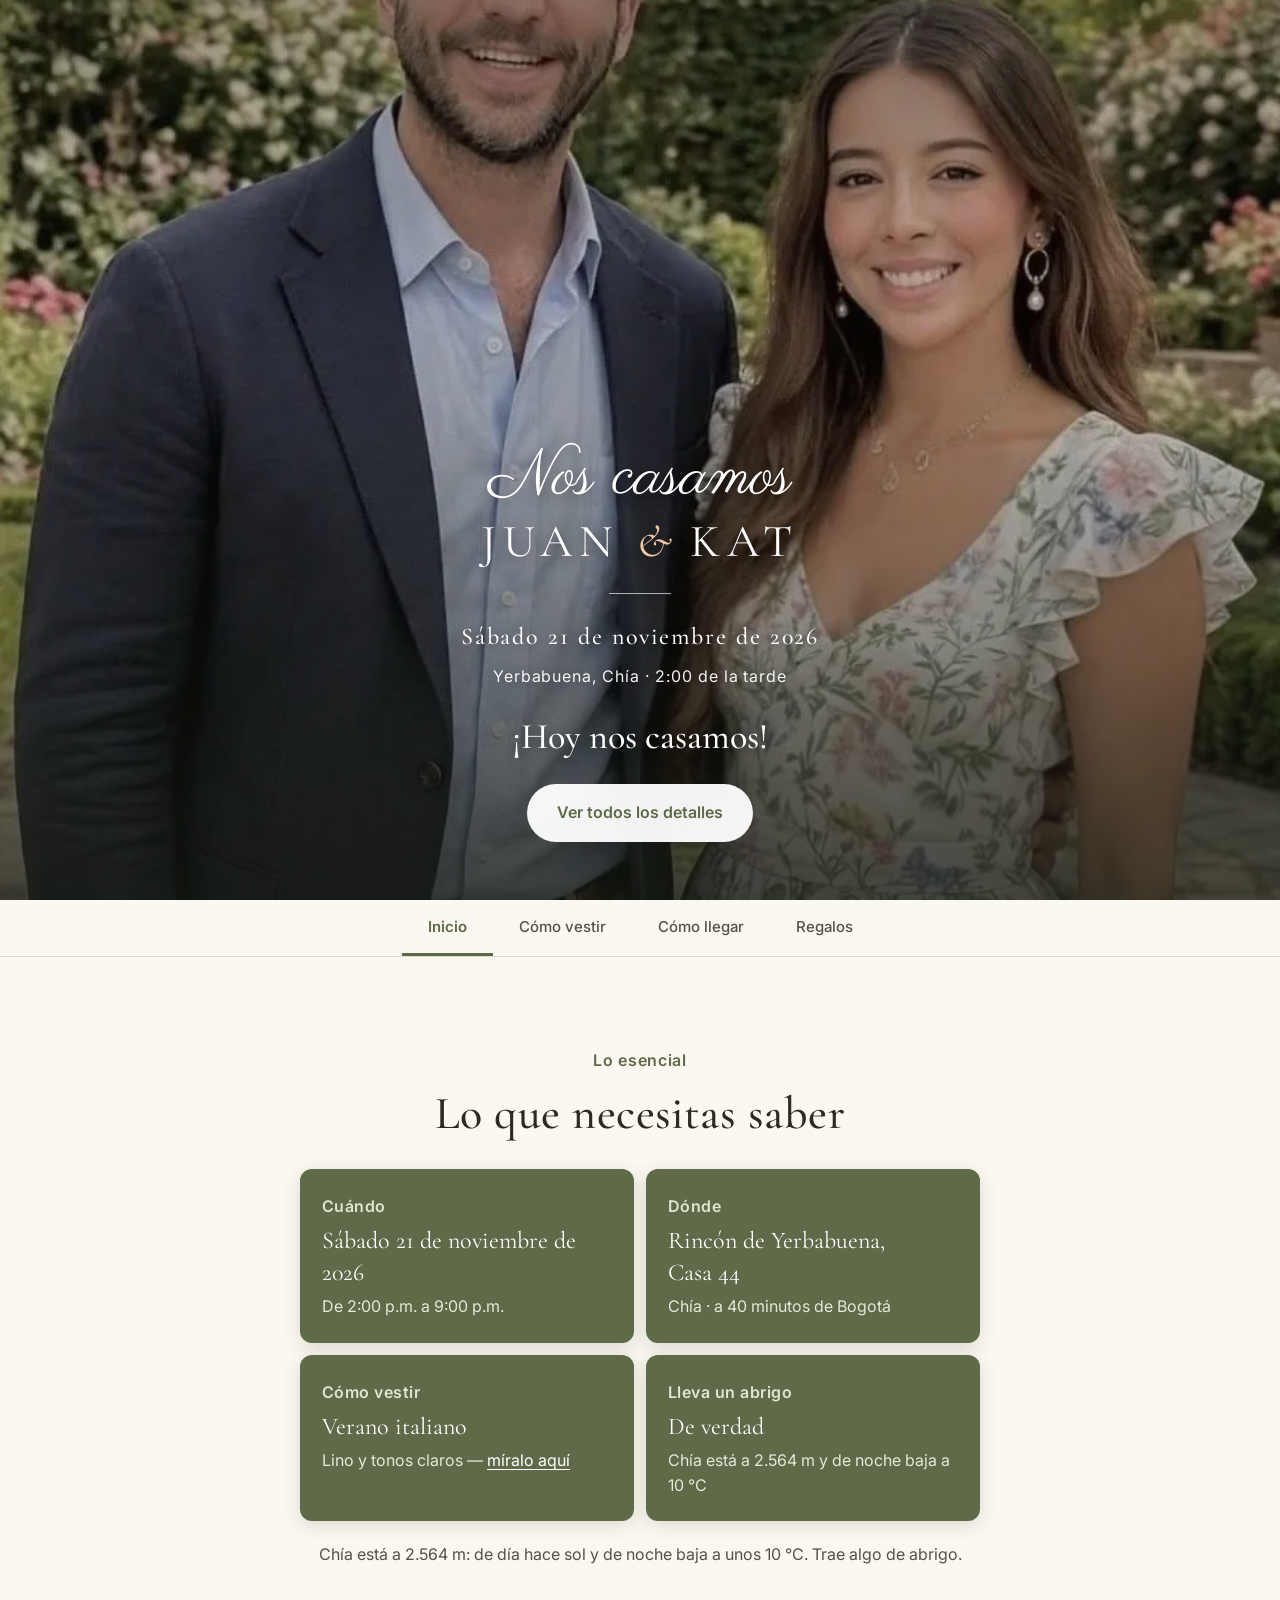
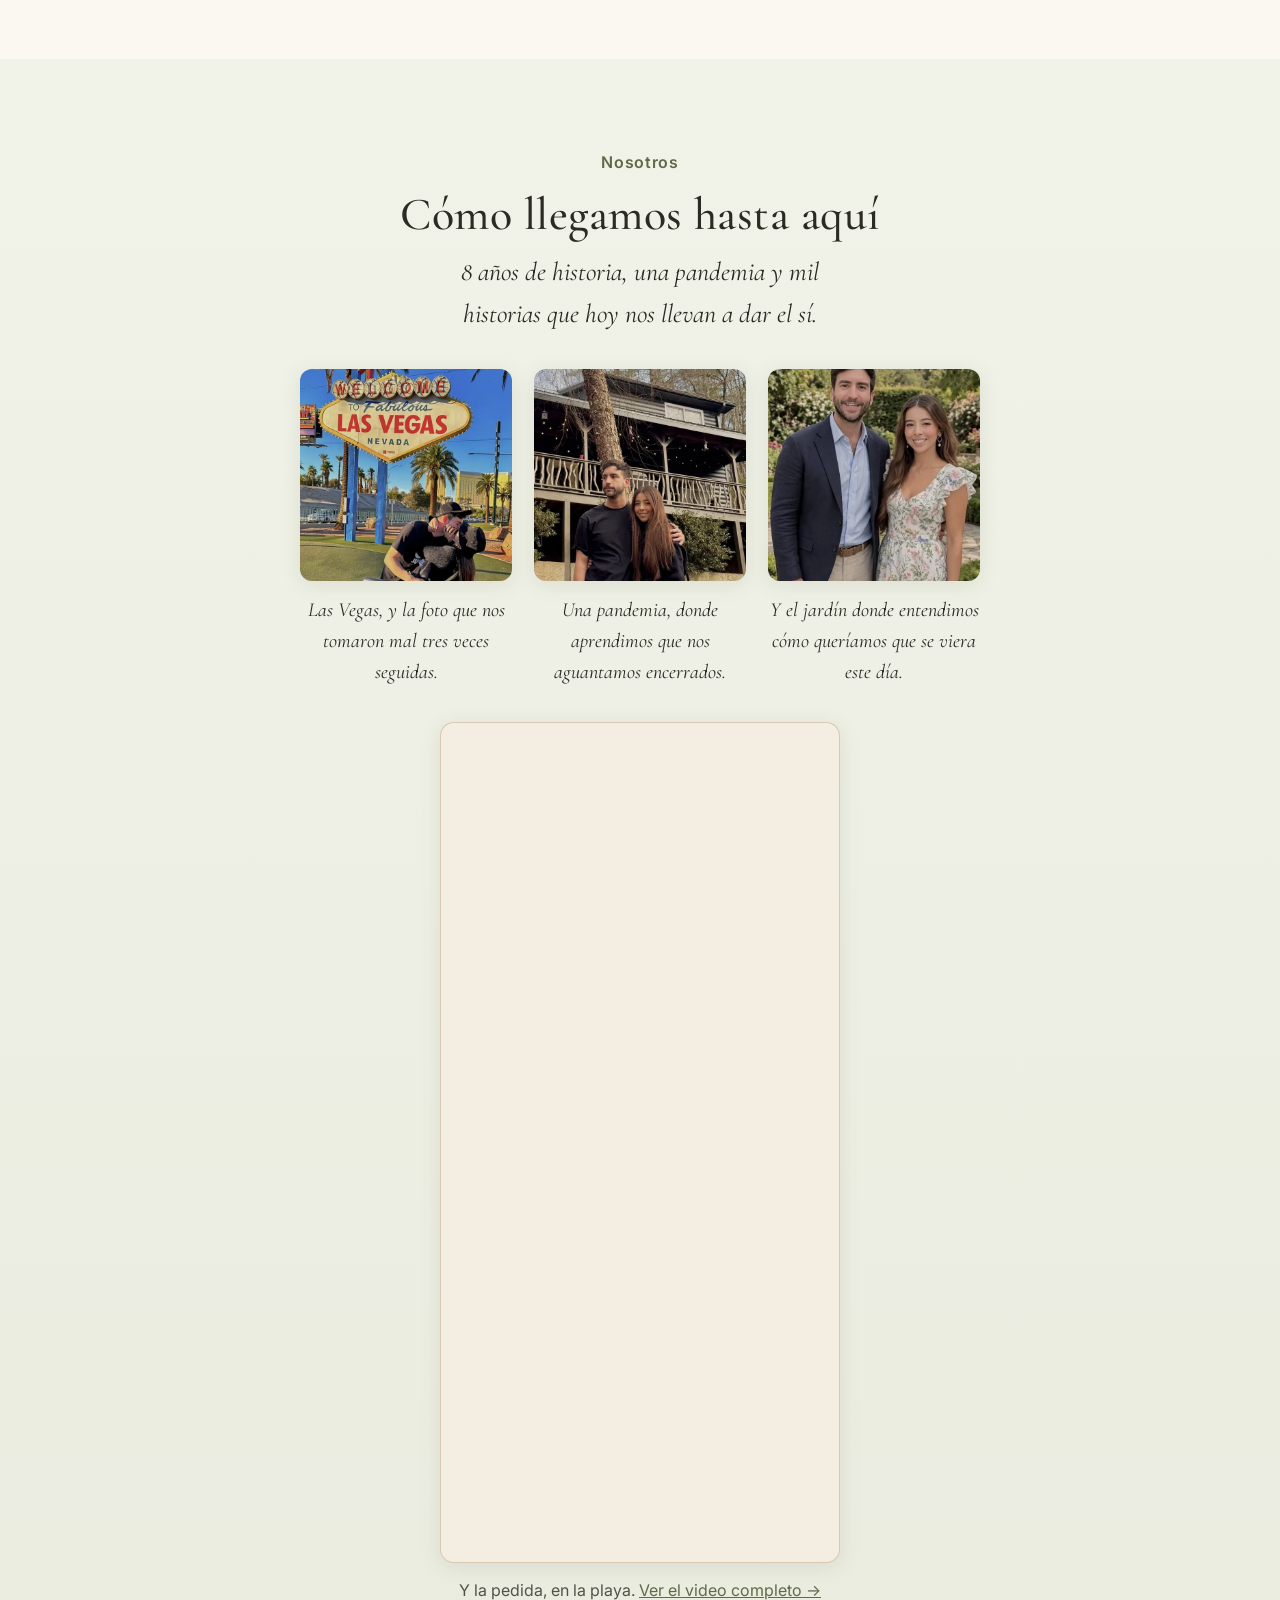
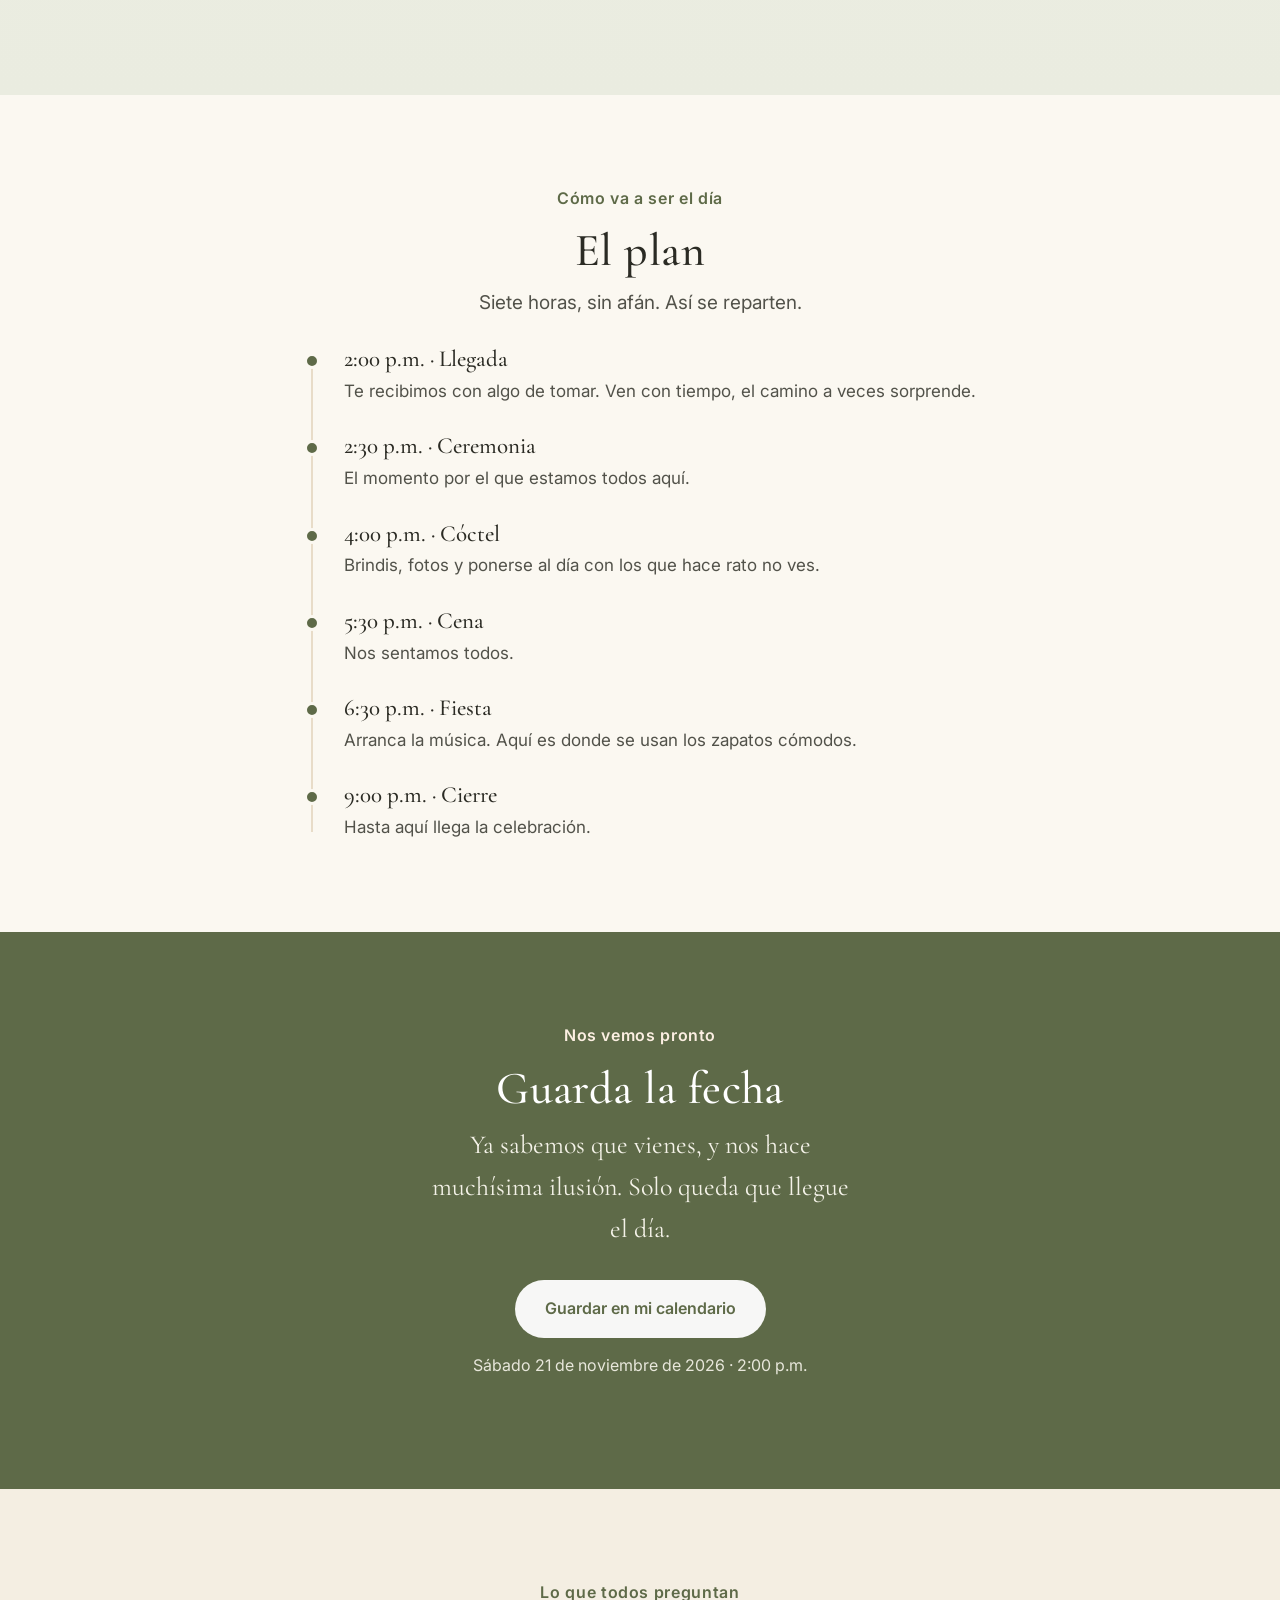
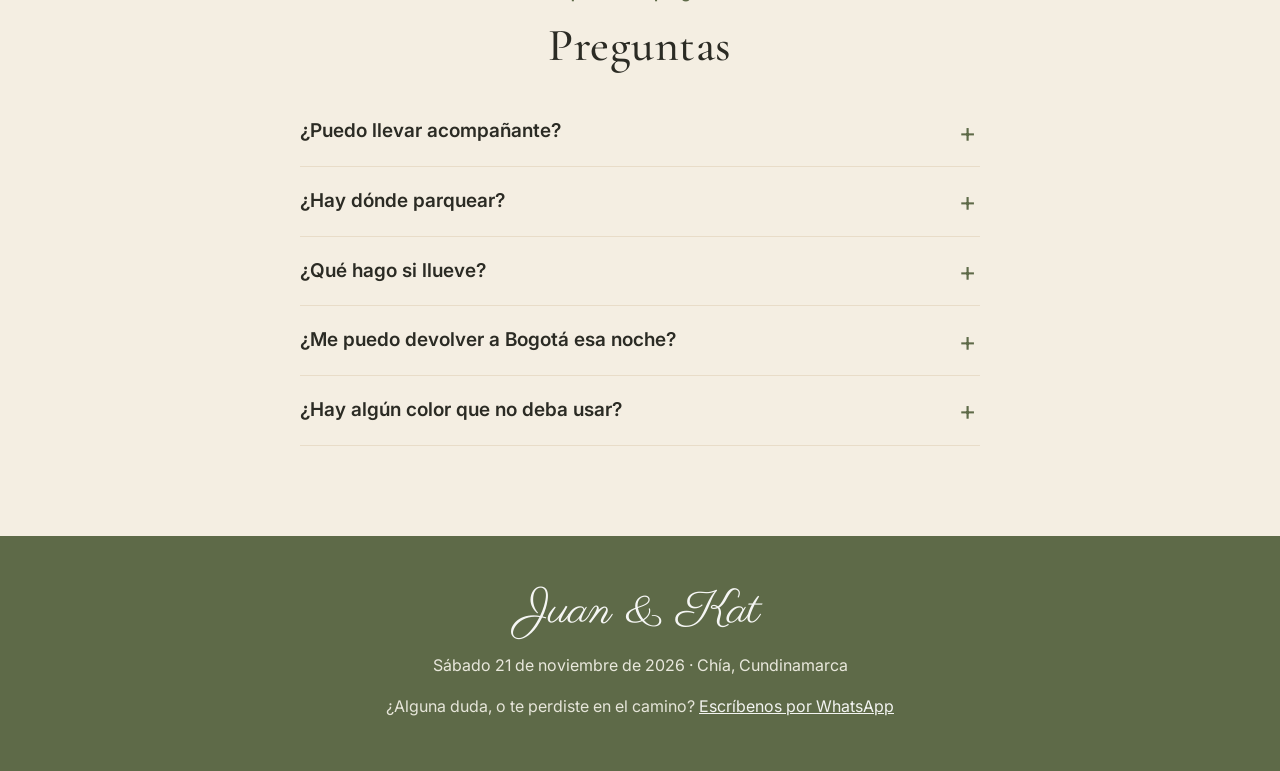
==== commit 8d2f35fc: "Add files via upload" ====
--- a/index.html
+++ b/index.html
@@ -182,8 +182,8 @@
 <footer>
   <p class="fn">Juan &amp; Kat</p>
   <p>Sábado 21 de noviembre de 2026 · Chía, Cundinamarca</p>
-  <p style="opacity:.75;margin-top:14px">¿Alguna duda el día de la boda?
-     <a href="#" onclick="return false">Escríbenos</a> · <span style="opacity:.8">falta el número</span></p>
+  <p style="opacity:.92;margin-top:14px">¿Alguna duda, o te perdiste en el camino?
+     <a href="https://wa.me/573112276705" target="_blank" rel="noopener noreferrer">Escríbenos por WhatsApp</a></p>
 </footer>
 
 <script>
--- a/estilos.css
+++ b/estilos.css
@@ -395,3 +395,12 @@
   box-shadow:var(--sombra);border:1px solid rgba(194,171,138,.55);}
 .reel-caja iframe{position:absolute;inset:0;width:100%;height:100%;border:0;}
 .reel-pie{font-size:16px;color:var(--tinta-s);margin:14px 0 0;text-align:center;}
+
+/* ── Julio ───────────────────────────────────────────────────────── */
+.julio{display:flex;align-items:center;gap:16px;margin:26px auto 0;max-width:430px;
+  background:var(--crema);border:1px solid rgba(194,171,138,.6);
+  border-radius:999px;padding:11px 24px 11px 11px;box-shadow:var(--sombra);}
+.julio img{width:74px;height:74px;border-radius:50%;object-fit:cover;flex:0 0 auto;
+  border:2px solid var(--crema-2);}
+.julio p{margin:0;font-family:var(--serif);font-style:italic;font-size:19px;
+  line-height:1.45;color:var(--oliva);text-align:left;}
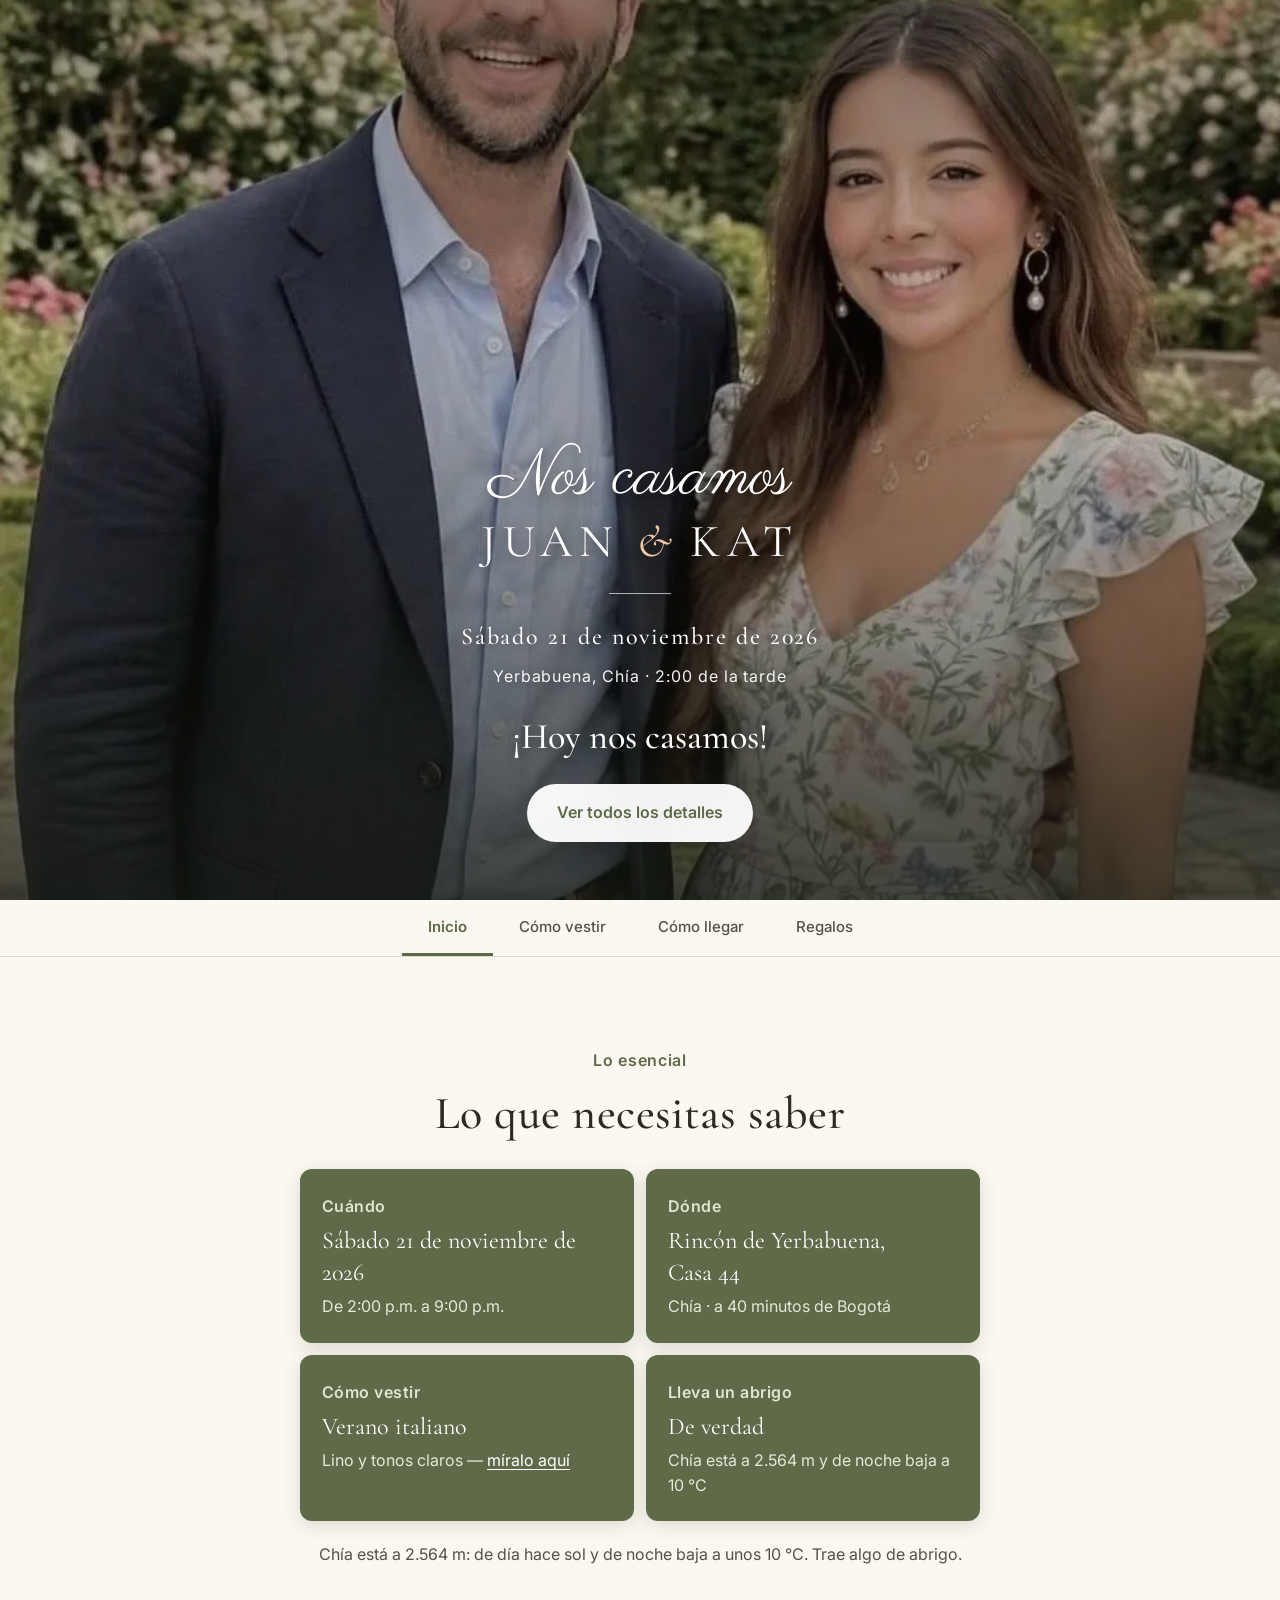
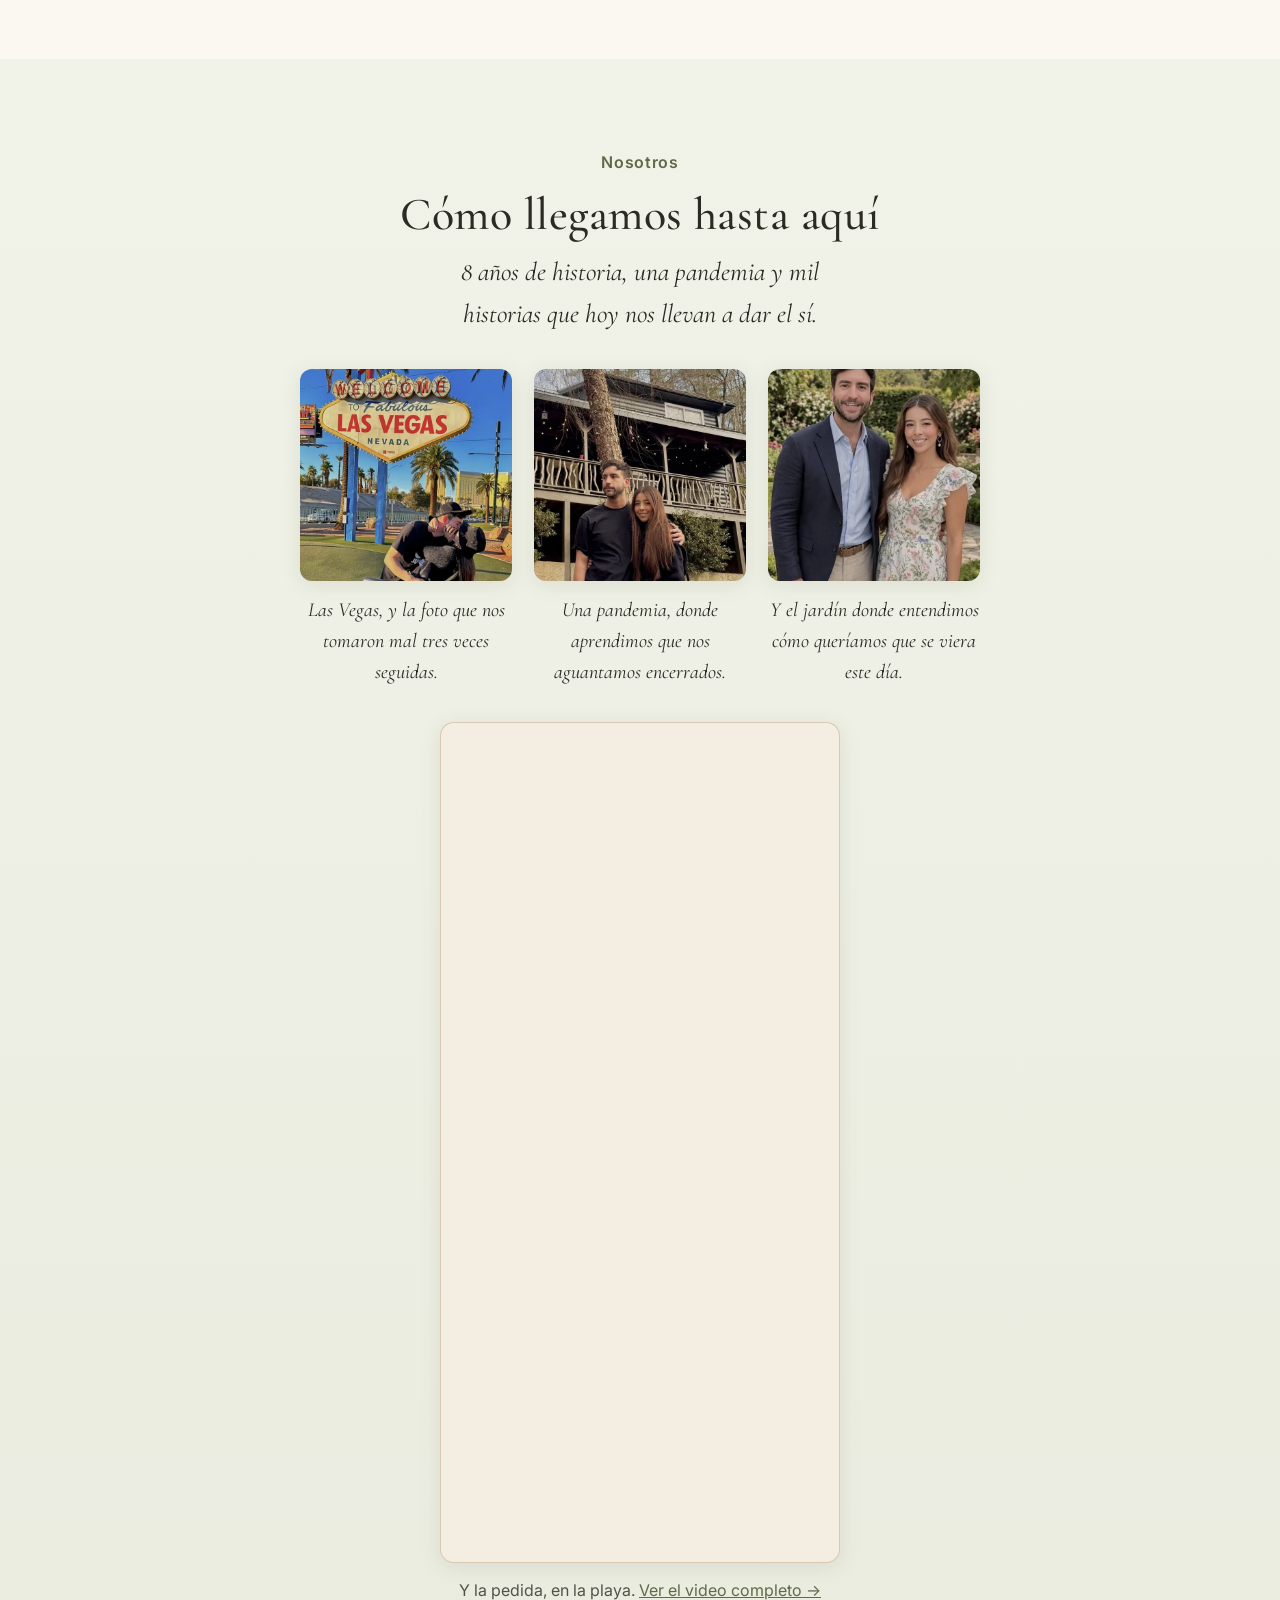
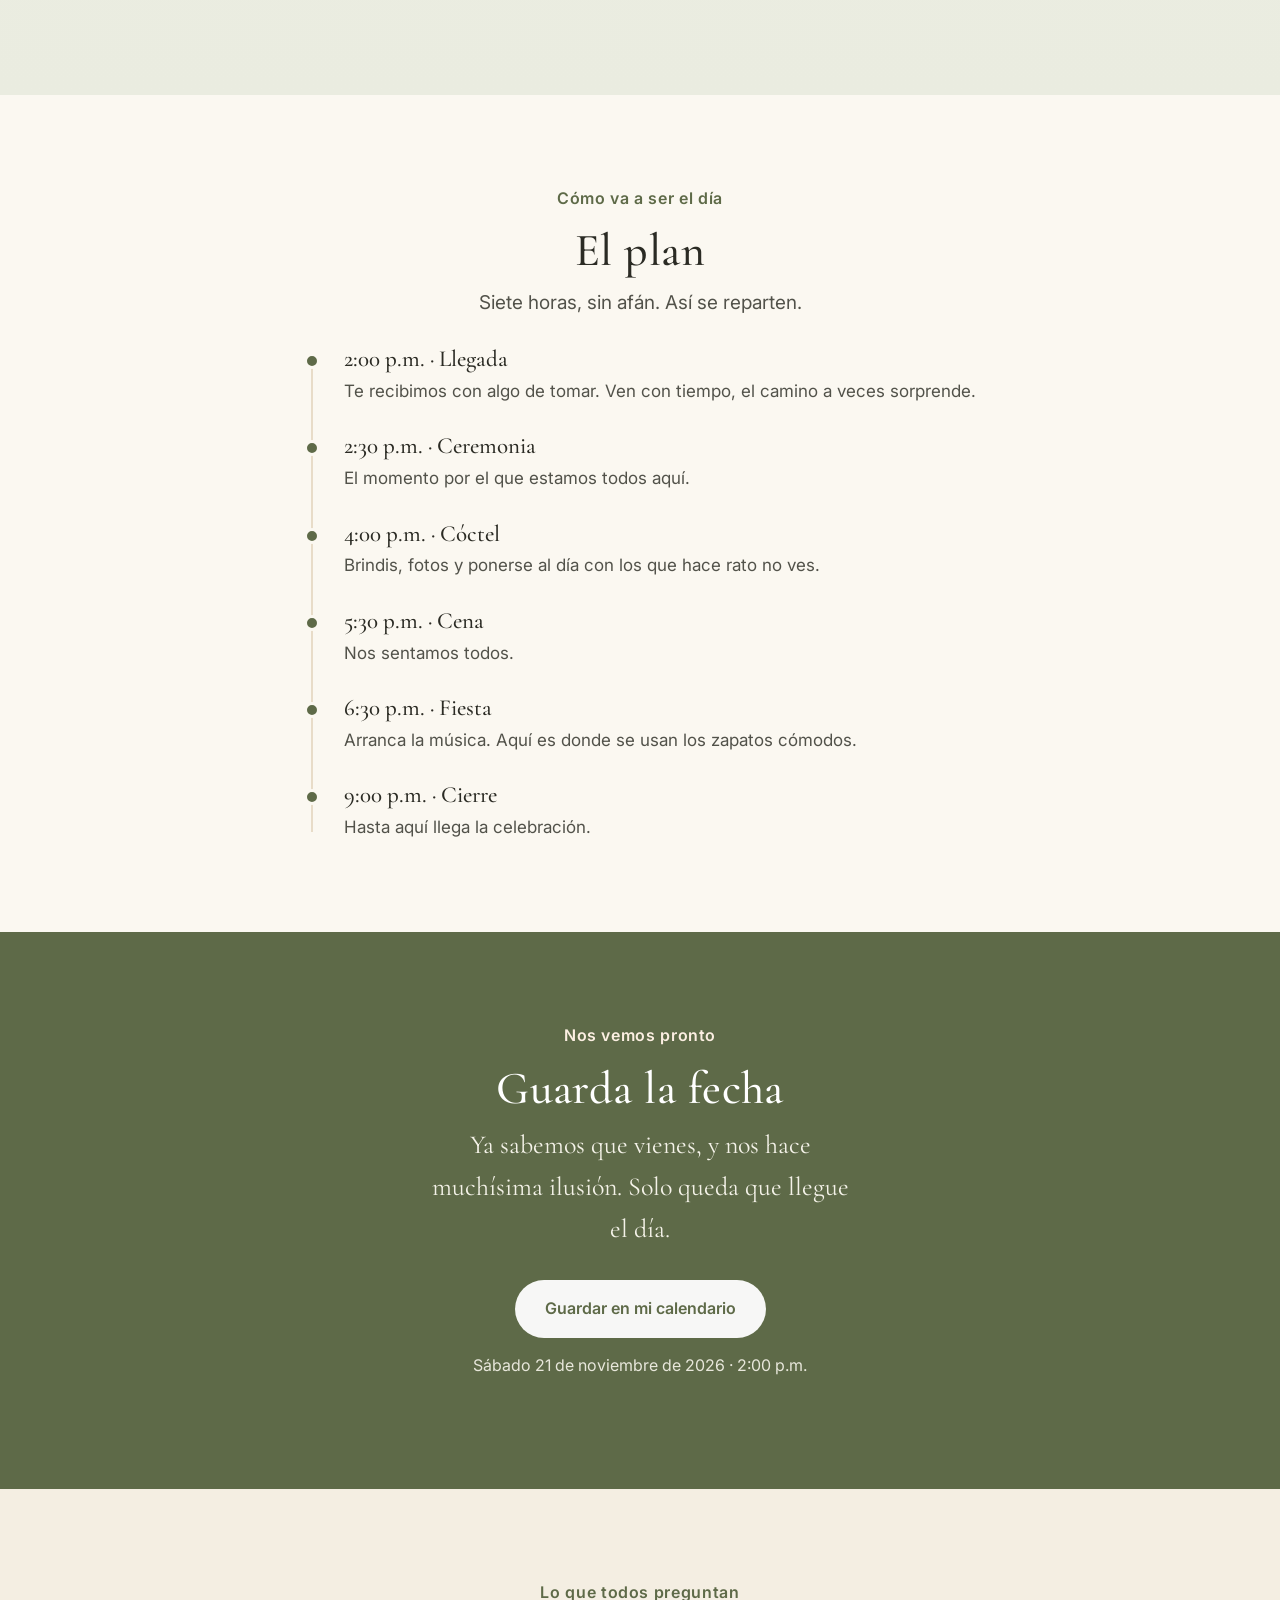
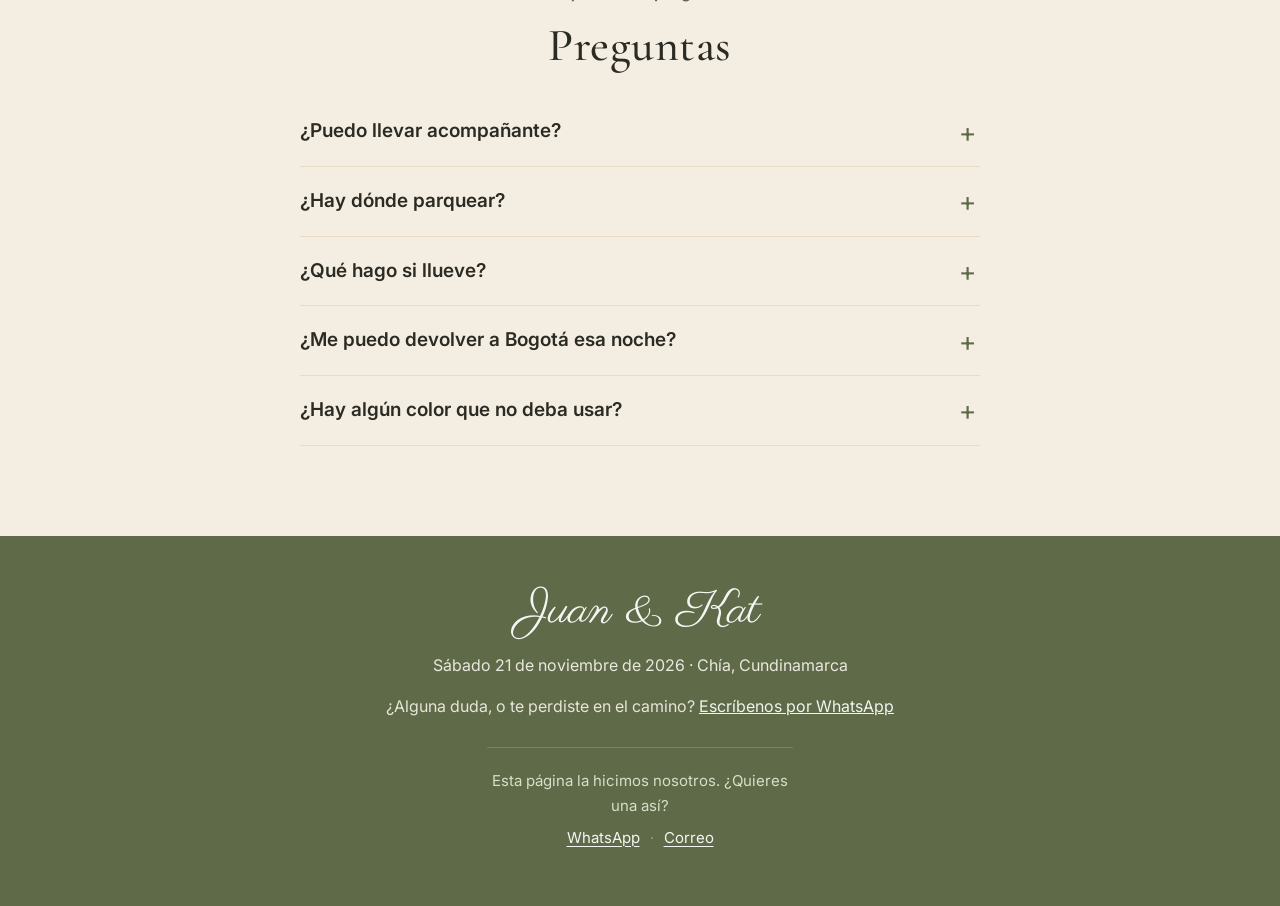
==== commit 6719f7ad: "Add files via upload" ====
--- a/index.html
+++ b/index.html
@@ -184,6 +184,12 @@
   <p>Sábado 21 de noviembre de 2026 · Chía, Cundinamarca</p>
   <p style="opacity:.92;margin-top:14px">¿Alguna duda, o te perdiste en el camino?
      <a href="https://wa.me/573112276705" target="_blank" rel="noopener noreferrer">Escríbenos por WhatsApp</a></p>
+  <p class="credito">
+    Esta página la hicimos nosotros. ¿Quieres una así?<br>
+    <a href="https://wa.me/573142619842" target="_blank" rel="noopener noreferrer">WhatsApp</a>
+    <span class="sep">·</span>
+    <a href="mailto:jose.martinez@thephonemarket.com.co?subject=Quiero%20una%20p%C3%A1gina%20as%C3%AD">Correo</a>
+  </p>
 </footer>
 
 <script>
--- a/estilos.css
+++ b/estilos.css
@@ -404,3 +404,107 @@
   border:2px solid var(--crema-2);}
 .julio p{margin:0;font-family:var(--serif);font-style:italic;font-size:19px;
   line-height:1.45;color:var(--oliva);text-align:left;}
+
+/* ── el juego de Julio ───────────────────────────────────────────────
+   Se despliega al tocar su foto. No arranca solo, no suena, y no se
+   lleva el scroll de la página: solo bloquea el gesto cuando el dedo
+   cae dentro del lienzo y la partida está viva. */
+.julio{cursor:pointer;transition:transform .18s,box-shadow .18s;
+  -webkit-tap-highlight-color:transparent;}
+.julio:hover,.julio:focus-visible{transform:translateY(-2px);
+  box-shadow:0 8px 26px rgba(94,106,72,.20);}
+.julio:focus-visible{outline:3px solid var(--oliva);outline-offset:3px;}
+.julio .pista{display:block;font-family:var(--sans);font-style:normal;
+  font-size:15px;color:var(--tinta-s);margin-top:3px;}
+
+.juego{margin:18px auto 0;max-width:560px;}
+.juego[hidden]{display:none;}
+.juego-caja{position:relative;border-radius:14px;overflow:hidden;
+  background:linear-gradient(180deg,#FBF8F1 0%,#F2EEE2 100%);
+  border:1px solid rgba(194,171,138,.6);box-shadow:var(--sombra);}
+.juego canvas{display:block;width:100%;height:auto;touch-action:manipulation;}
+.juego-pie{font-size:16px;color:var(--tinta-s);margin:12px 0 0;text-align:center;}
+.juego-cerrar{display:block;margin:10px auto 0;font:inherit;font-size:16px;
+  font-weight:600;color:var(--oliva);background:none;border:0;cursor:pointer;
+  padding:14px 18px;min-height:52px;-webkit-tap-highlight-color:transparent;}
+
+/* ── el salón de la fama ─────────────────────────────────────────────
+   Estética de arcade pero con la paleta de la boda: números tabulares
+   para que las cifras queden en columna y no bailen. */
+.fama{margin:16px 0 0;background:var(--crema);border:1px solid rgba(194,171,138,.6);
+  border-radius:14px;padding:18px 20px;box-shadow:var(--sombra);}
+.fama h4{margin:0 0 12px;font-family:var(--sans);font-size:16px;font-weight:700;
+  color:var(--oliva);letter-spacing:.06em;text-align:center;}
+.fama ol{list-style:none;margin:0;padding:0;}
+.fama li{display:grid;grid-template-columns:28px 1fr auto;gap:12px;align-items:center;
+  padding:9px 0;border-top:1px solid var(--crema-2);font-variant-numeric:tabular-nums;}
+.fama li:first-child{border-top:0;}
+.fama .pos{font-weight:700;color:var(--arena-p);font-size:17px;}
+.fama .ini{font-weight:700;letter-spacing:.14em;font-size:19px;color:var(--tinta);}
+.fama .pts{font-weight:600;font-size:19px;color:var(--oliva);}
+.fama li.nuevo .ini,.fama li.nuevo .pts{color:var(--terracota);}
+.fama .vacio{color:var(--tinta-s);font-size:16px;text-align:center;padding:8px 0;}
+
+.nuevo-record{margin:16px 0 0;background:#FCF4EE;border:2px solid var(--terracota);
+  border-radius:14px;padding:20px;text-align:center;}
+.nuevo-record[hidden]{display:none;}
+.nuevo-record p{margin:0 0 14px;font-size:18px;font-weight:600;color:var(--terracota);}
+.nuevo-record form{display:flex;gap:10px;justify-content:center;flex-wrap:wrap;}
+.nuevo-record input{font:inherit;font-size:26px;font-weight:700;letter-spacing:.3em;
+  text-align:center;text-transform:uppercase;width:130px;min-height:56px;padding:8px 6px 8px 14px;
+  border:2px solid var(--arena-p);border-radius:12px;background:#fff;color:var(--tinta);}
+.nuevo-record input:focus{outline:3px solid var(--oliva);outline-offset:2px;border-color:var(--oliva);}
+.nuevo-record button{font:inherit;font-size:16px;font-weight:600;min-height:56px;
+  padding:14px 26px;border:0;border-radius:999px;background:var(--oliva);color:#fff;
+  cursor:pointer;-webkit-tap-highlight-color:transparent;}
+.nuevo-record button:hover{background:var(--oliva-p);}
+
+/* ── el marcador, estilo arcade ──────────────────────────────────── */
+.marcador{margin:16px auto 0;max-width:560px;background:var(--crema);
+  border:1px solid rgba(194,171,138,.6);border-radius:14px;
+  padding:20px 22px;box-shadow:var(--sombra);}
+.marcador h4{margin:0 0 14px;font-family:var(--sans);font-weight:700;
+  font-size:16px;letter-spacing:.14em;color:var(--oliva);text-align:center;
+  text-transform:uppercase;}
+.marcador ol{list-style:none;margin:0;padding:0;
+  font-family:ui-monospace,"SF Mono",Menlo,Consolas,monospace;}
+.marcador li{display:flex;align-items:center;gap:12px;padding:10px 0;
+  border-top:1px solid var(--crema-2);font-size:18px;}
+.marcador li:first-child{border-top:0;}
+.marcador .pos{width:26px;color:var(--arena-p);font-weight:700;}
+.marcador .ini{flex:1;font-weight:700;letter-spacing:.18em;color:var(--tinta);}
+.marcador .pts{font-weight:700;color:var(--oliva);}
+.marcador li.nuevo .ini,.marcador li.nuevo .pts{color:var(--terracota);}
+.marcador .vacio{text-align:center;color:var(--tinta-s);font-size:16px;
+  font-family:var(--sans);margin:0;}
+
+.iniciales{display:flex;gap:10px;align-items:center;justify-content:center;
+  flex-wrap:wrap;margin:16px 0 0;}
+.iniciales label{font-size:16px;color:var(--tinta-s);width:100%;text-align:center;}
+.iniciales input{font-family:ui-monospace,Menlo,monospace;font-size:26px;
+  font-weight:700;letter-spacing:.3em;text-align:center;text-transform:uppercase;
+  width:130px;min-height:56px;padding:8px 6px 8px 14px;
+  border:2px solid var(--arena-p);border-radius:12px;background:#fff;color:var(--tinta);}
+.iniciales input:focus{outline:3px solid var(--oliva);outline-offset:2px;border-color:var(--oliva);}
+.iniciales button{font:inherit;font-size:16px;font-weight:600;min-height:56px;
+  padding:14px 26px;border-radius:999px;border:0;background:var(--oliva);color:#fff;
+  cursor:pointer;-webkit-tap-highlight-color:transparent;}
+.iniciales button:hover{background:var(--oliva-p);}
+.iniciales[hidden]{display:none;}
+
+/* ── el crédito, al fondo del pie ────────────────────────────────────
+   Discreto a propósito: separado por una línea fina, pequeño y sin
+   negritas, para que no compita con los novios. Pero legible y
+   tocable de verdad, no un susurro gris de 11px. */
+.credito{
+  margin:26px auto 0;padding-top:20px;max-width:34ch;
+  border-top:1px solid rgba(255,255,255,.18);
+  font-size:15px;line-height:1.7;color:#DDE7D0;
+}
+.credito a{
+  color:#fff;text-decoration:underline;text-underline-offset:3px;
+  text-decoration-thickness:1px;
+  display:inline-block;padding:6px 2px;   /* área de toque cómoda */
+}
+.credito a:hover{text-decoration-thickness:2px;}
+.credito .sep{opacity:.45;padding:0 4px;}
